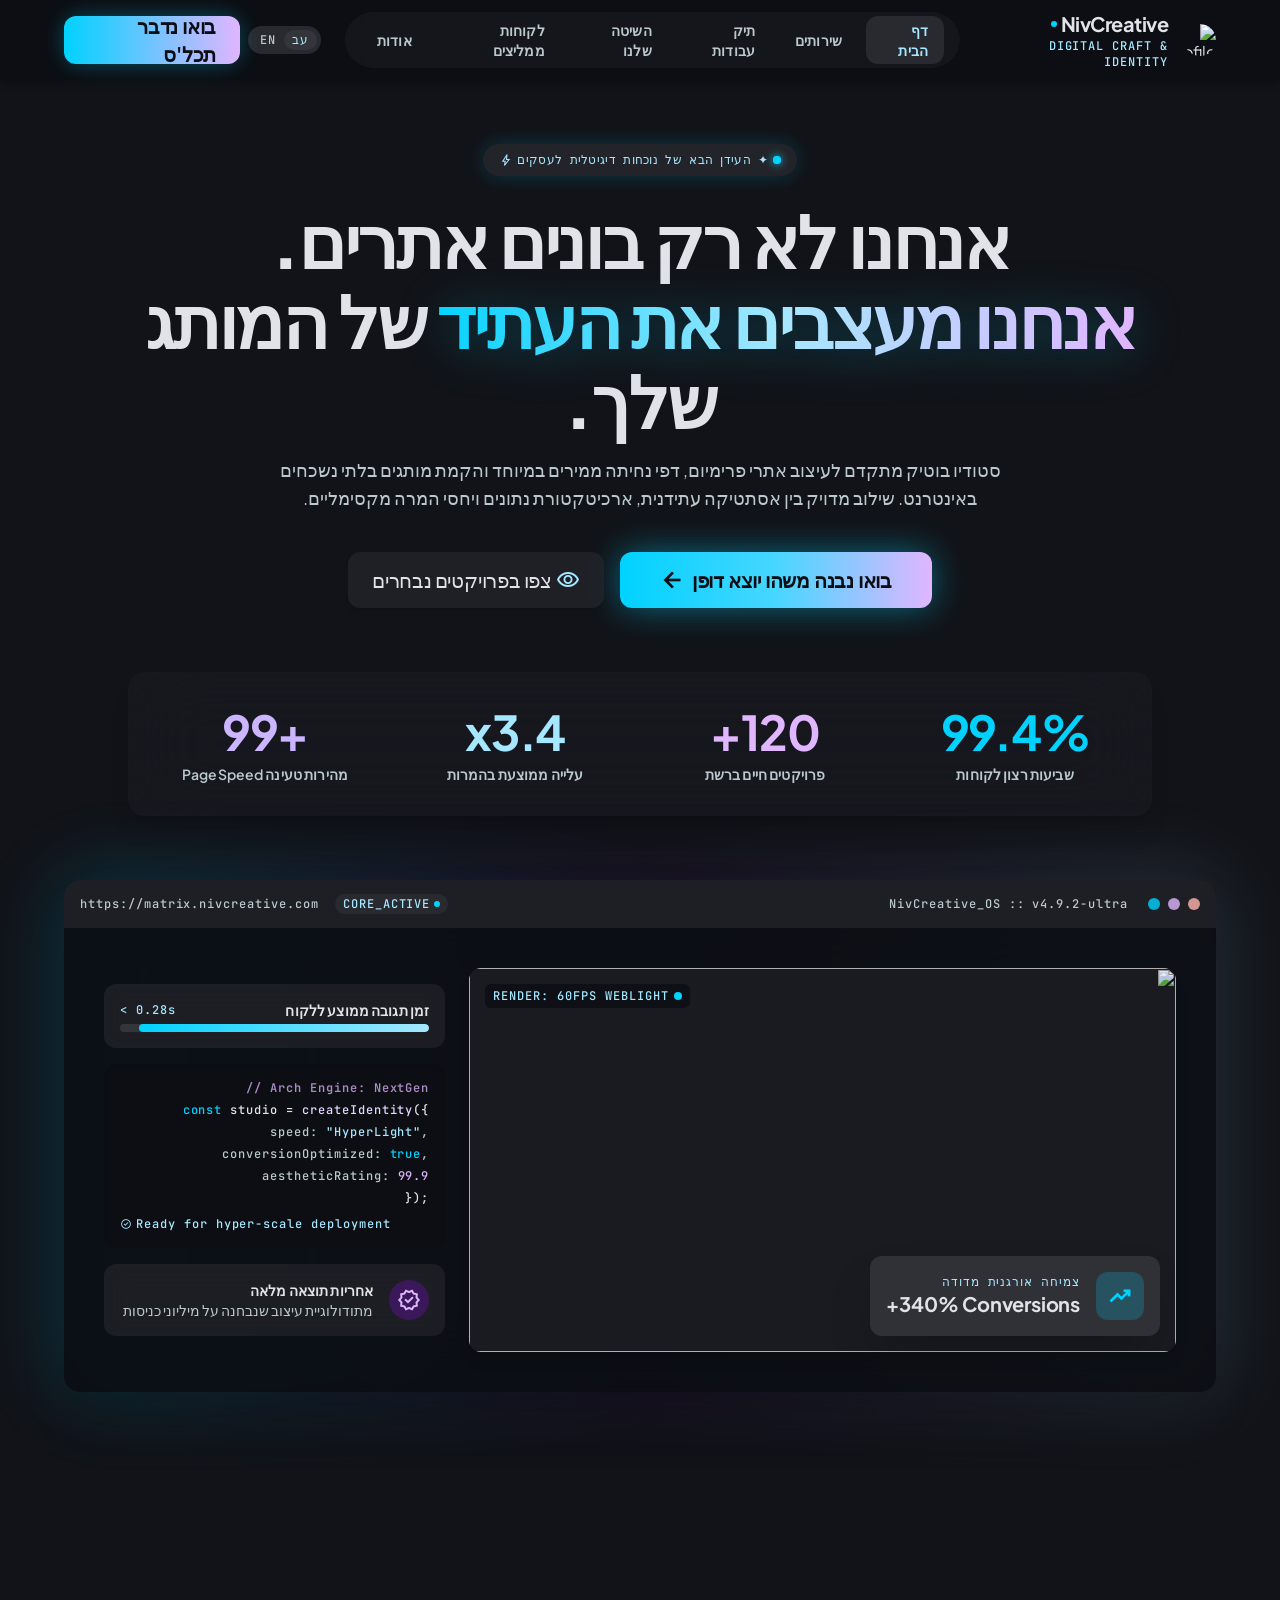
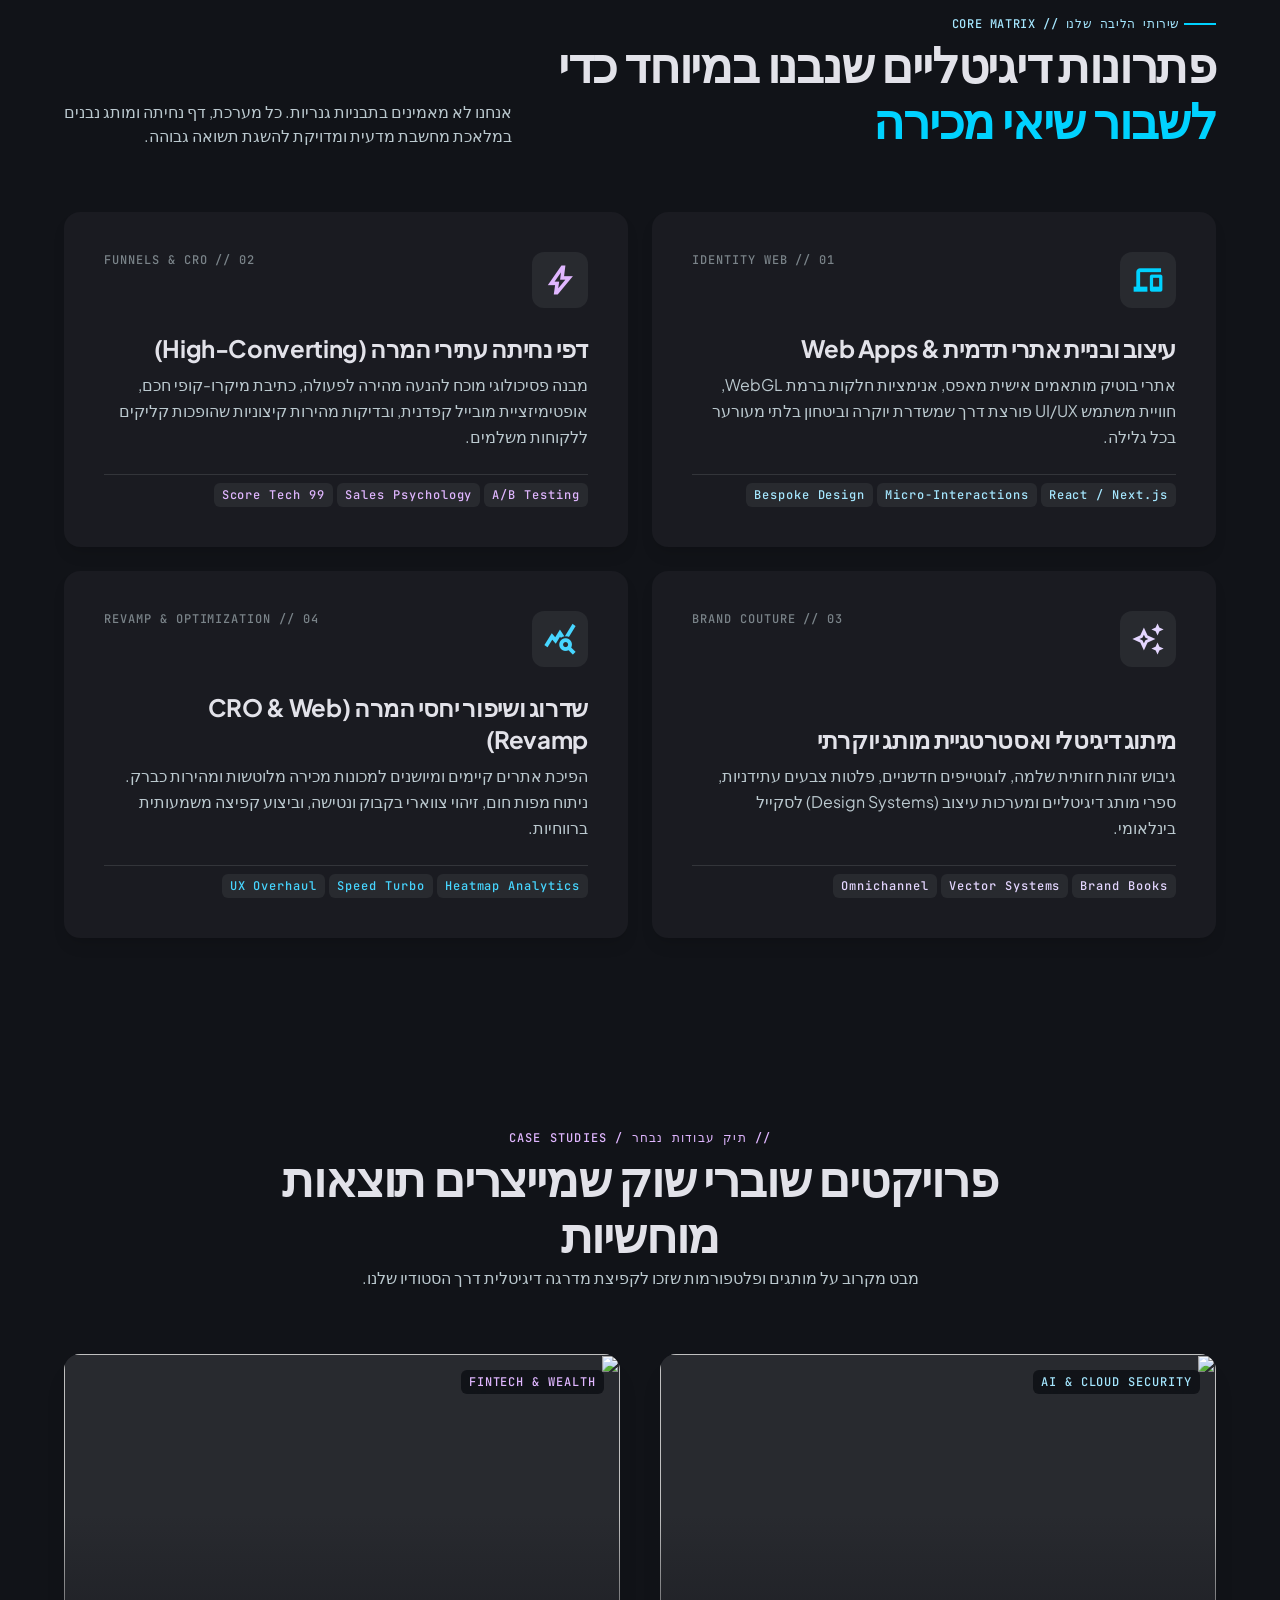
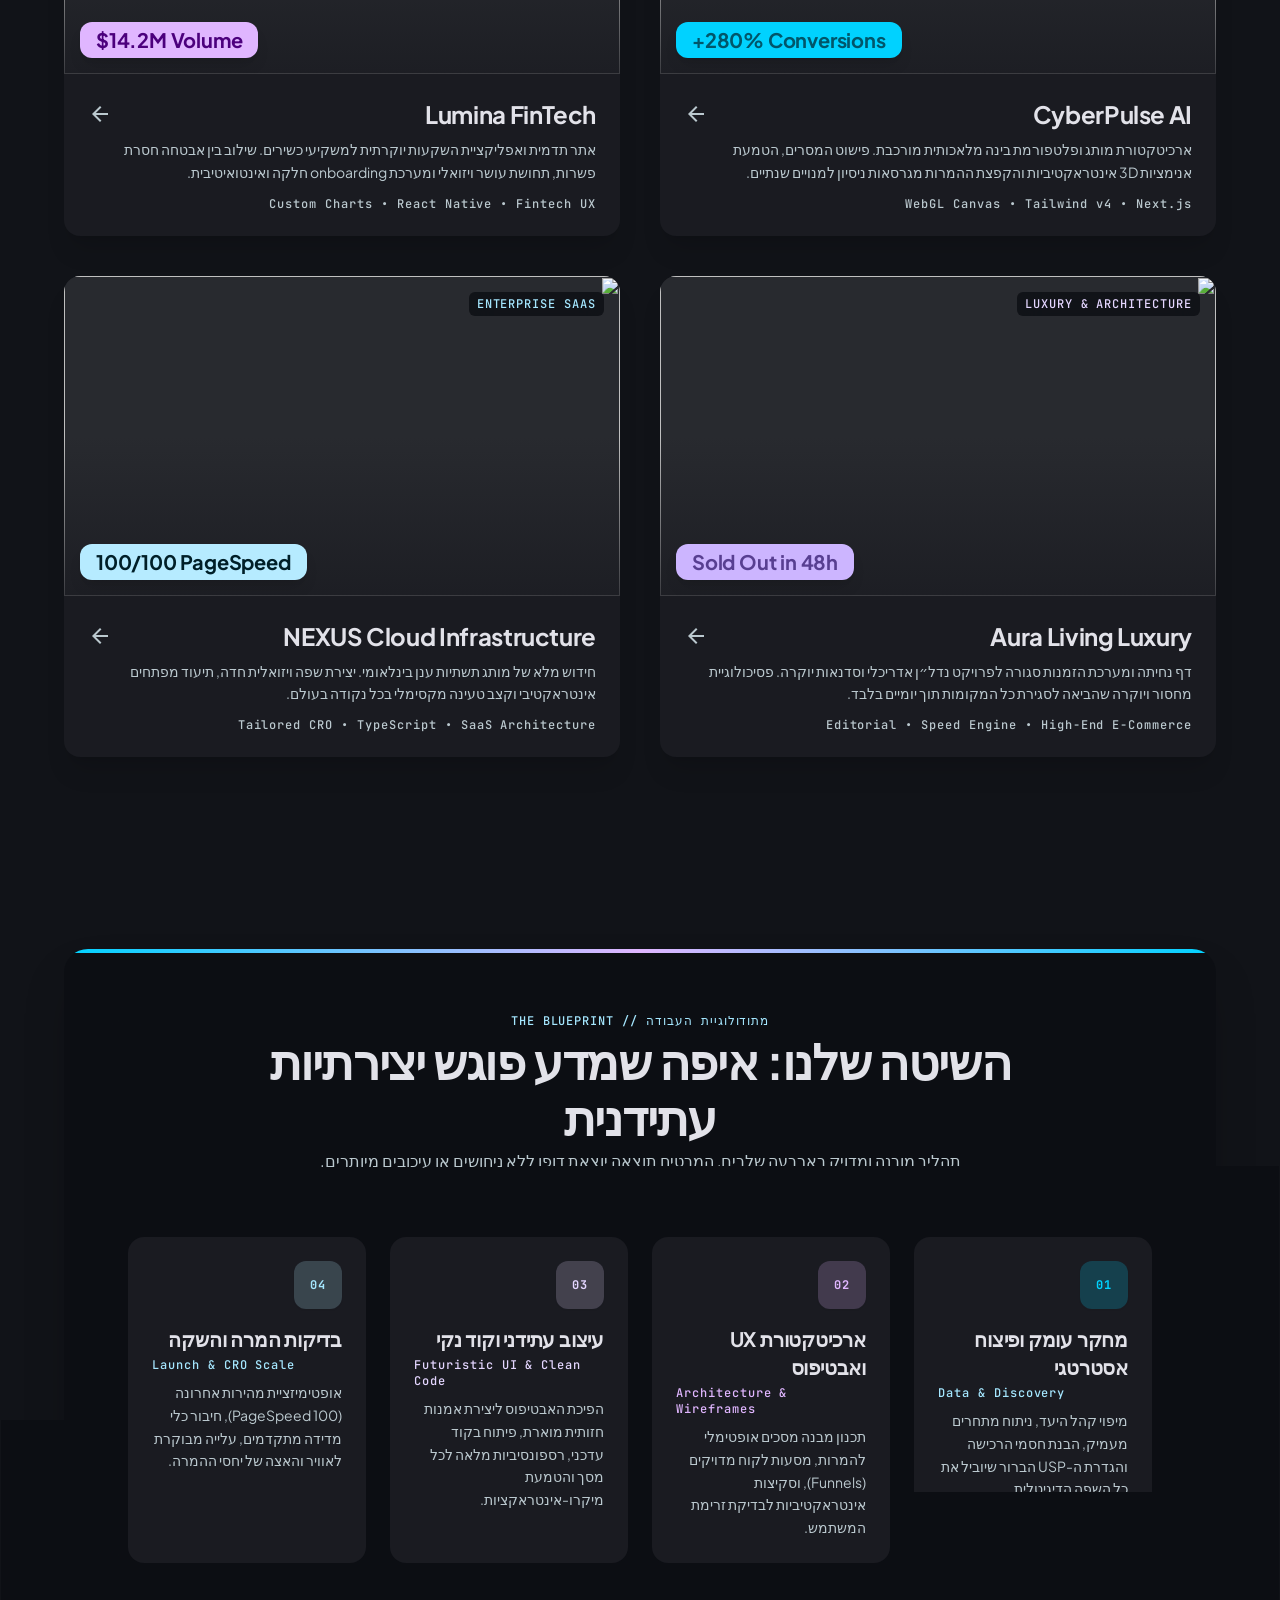
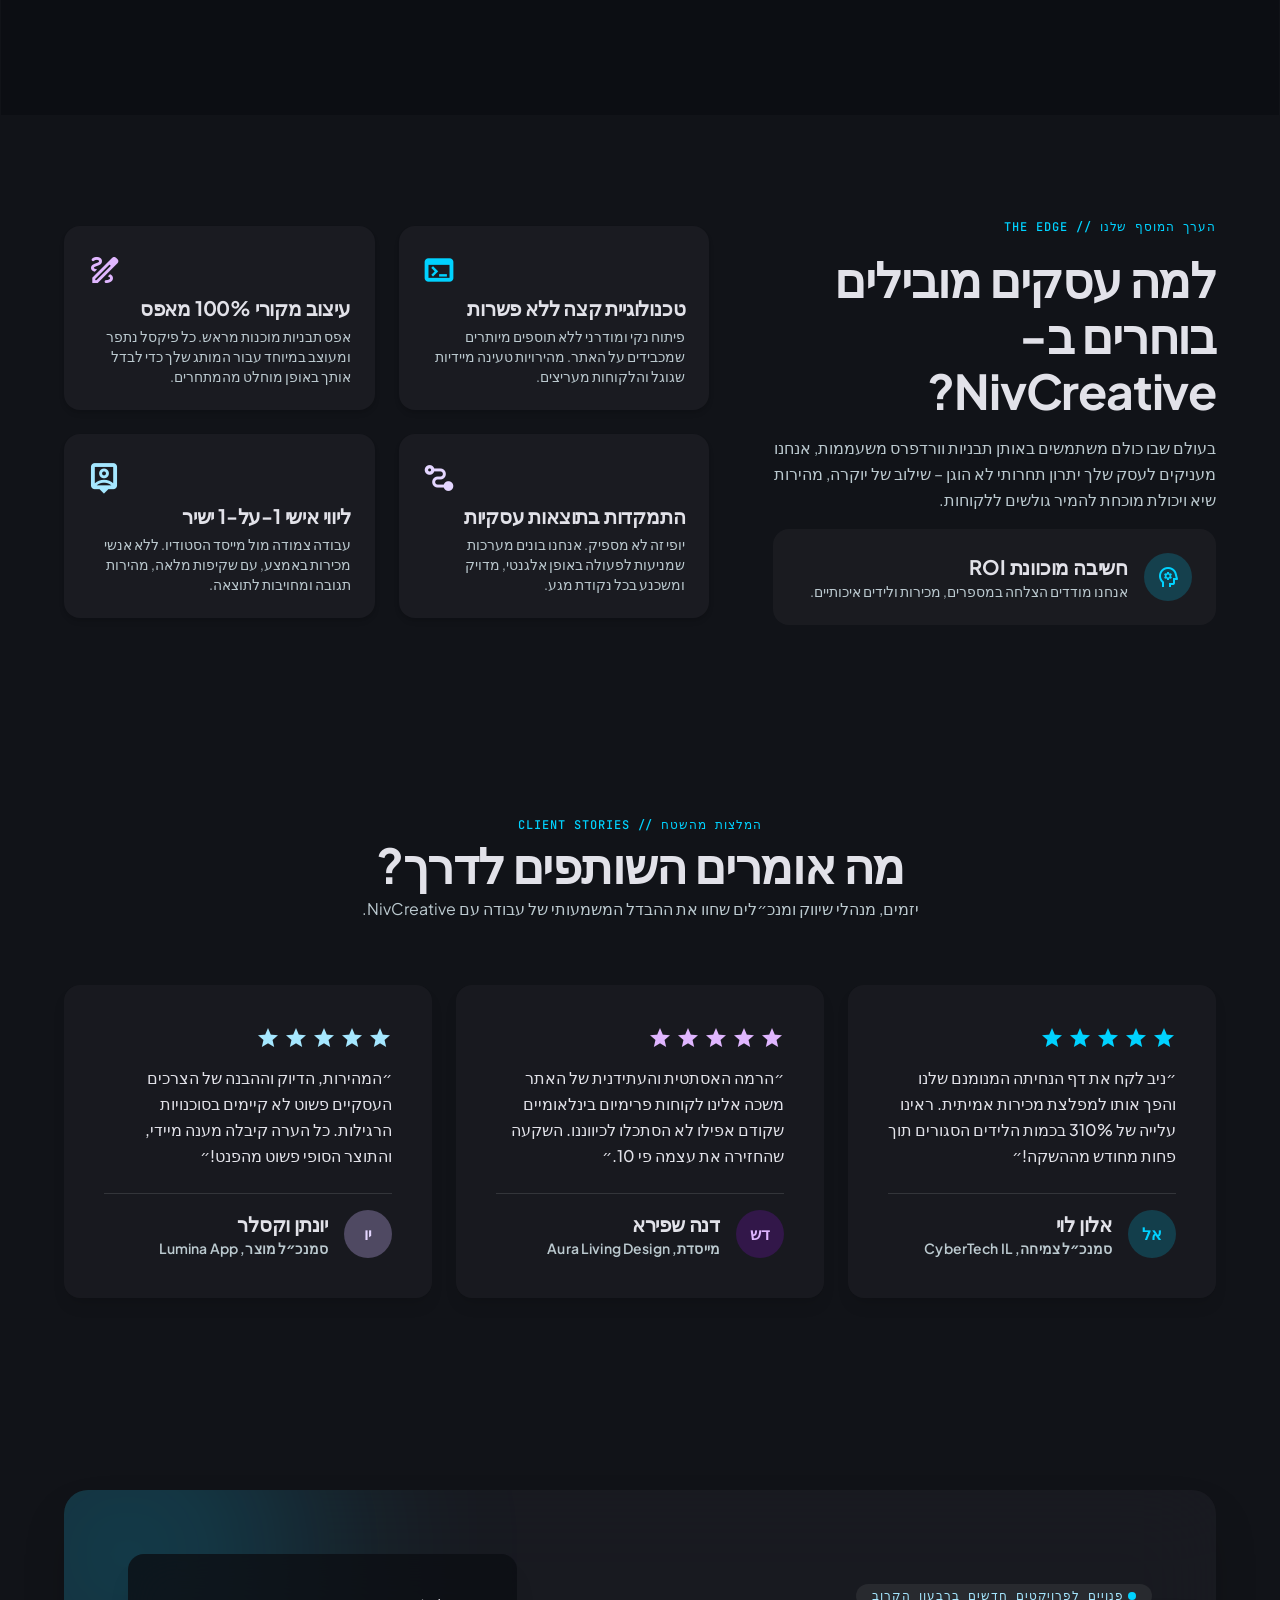
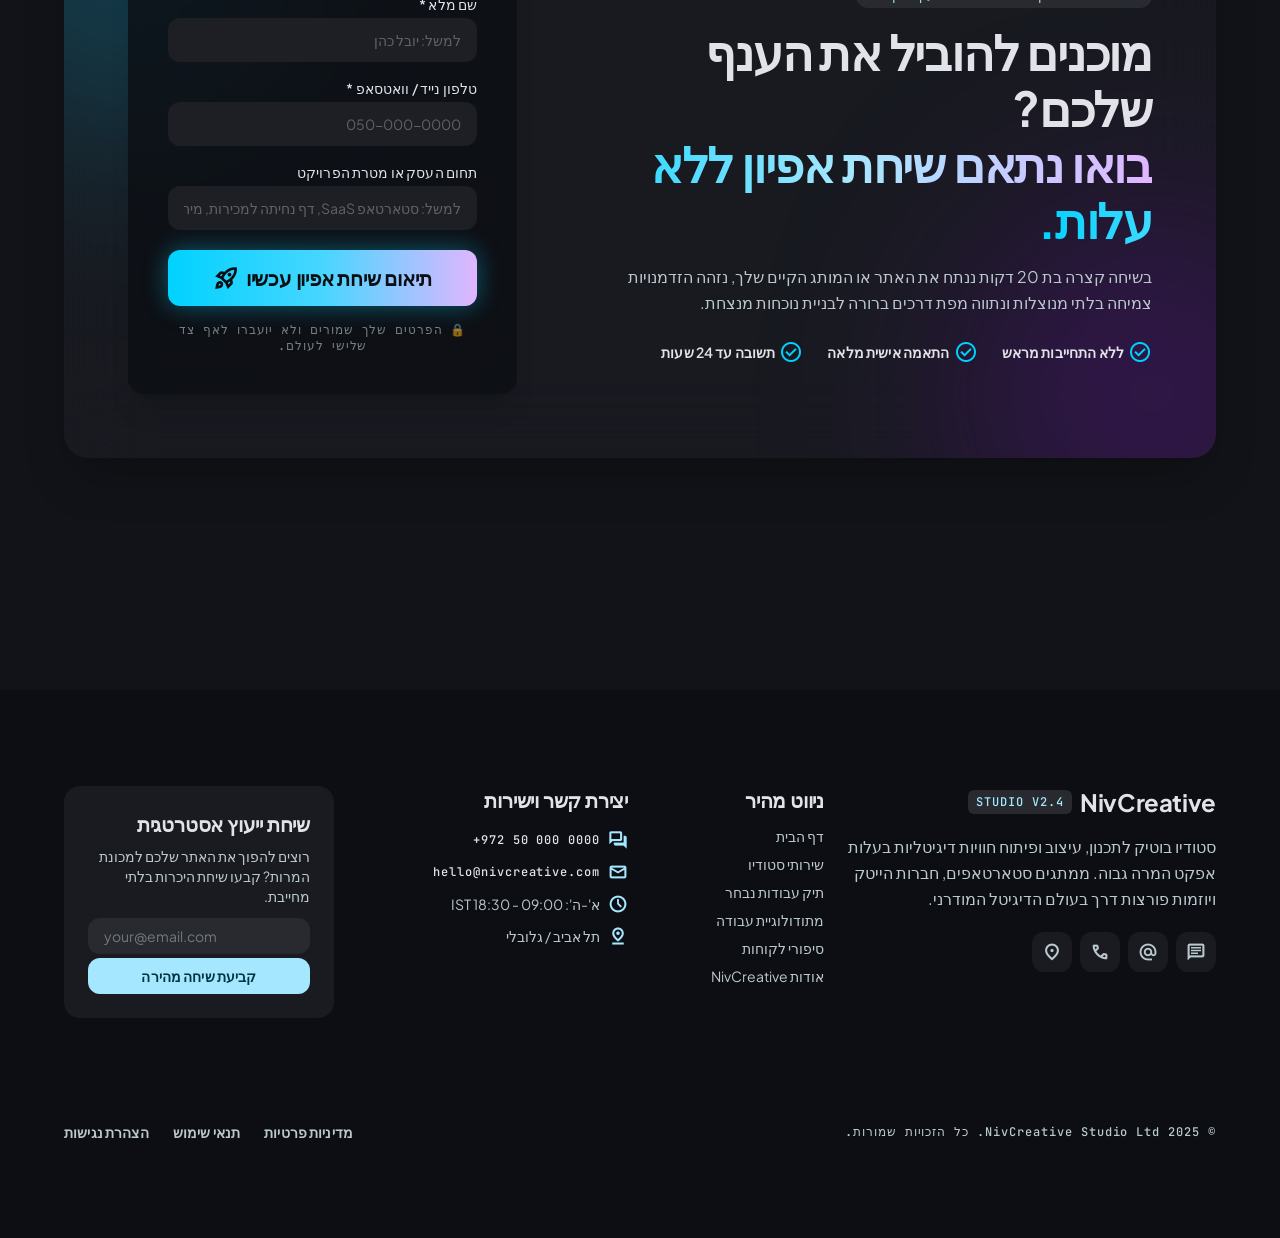
==== site/index.html @ 14b72727 "Add static deploy-ready site from Stitch export (compiled Tailwind, working form) Co-Authored-By: Cl" ====
<!DOCTYPE html>

<html class="dark" dir="rtl" lang="he"><head><meta charset="utf-8"/><meta content="width=device-width, initial-scale=1.0" name="viewport"/><meta content="web_standard" name="shell-type"/><title>NivCreative | עיצוב ובניית אתרי פרימיום ודפי נחיתה ממירים</title><meta name="description" content="סטודיו בוטיק לעיצוב אתרי פרימיום, דפי נחיתה ממירים והקמת מותגים דיגיטליים. בואו נתאם שיחת אפיון ללא עלות."/><meta property="og:title" content="NivCreative | Digital Craft &amp; Identity"/><meta property="og:type" content="website"/><meta property="og:locale" content="he_IL"/><link href="https://fonts.googleapis.com" rel="preconnect"/><link crossorigin="" href="https://fonts.gstatic.com" rel="preconnect"/><link href="https://fonts.googleapis.com/css2?family=JetBrains+Mono:wght@400;500;700&amp;family=Plus+Jakarta+Sans:wght@400;500;600;700;800&amp;display=swap" rel="stylesheet"/><link href="https://fonts.googleapis.com/css2?family=Material+Symbols+Outlined:opsz,wght,FILL,GRAD@24,400,0,0" rel="stylesheet"/>
<link href="https://fonts.googleapis.com/css2?family=Material+Symbols+Outlined:wght,FILL@100..700,0..1&amp;display=swap" rel="stylesheet"/><style>@layer base{html,body{margin:0;padding:0;}body{overscroll-behavior:none;}main>:first-child{margin-top:0!important;}main>:last-child{margin-bottom:0!important;}}::-webkit-scrollbar{display:none;}</style><link rel="stylesheet" href="assets/tailwind.css"/></head><body class="bg-surface font-body-md text-body-md text-on-surface antialiased selection:bg-primary-container selection:text-on-primary-container"><header class="fixed top-0 w-full z-50 bg-surface-container-lowest/80 backdrop-blur-2xl shadow-[0_1px_8px_rgba(0,0,0,0.4)]"><div class="h-20 max-w-7xl mx-auto px-margin-mobile lg:px-margin flex items-center justify-between gap-gutter"><div class="flex items-center gap-space-md"><img alt="Profile" class="w-8 h-8 rounded-full object-cover" src="https://lh3.googleusercontent.com/aida/[base64]"/><div class="flex flex-col"><div class="flex items-center gap-space-xs"><span class="font-headline-sm text-headline-sm text-on-surface tracking-tight font-bold">NivCreative</span><span class="w-1.5 h-1.5 rounded-full bg-primary-container animate-pulse"></span></div><span class="font-label-mono text-label-mono text-primary uppercase">Digital Craft &amp; Identity</span></div></div><nav class="hidden xl:flex items-center gap-space-sm bg-surface-container-low/70 px-space-md py-space-xs rounded-full backdrop-blur-md" data-active-classes="bg-surface-container-high text-primary font-label-ui text-label-ui rounded-xl"><a aria-current="page" class="px-space-md py-space-xs transition-colors bg-surface-container-high text-primary font-label-ui text-label-ui rounded-xl" data-path="home" href="#">דף הבית</a><a class="px-space-md py-space-xs rounded-lg text-on-surface-variant hover:text-on-surface font-label-ui text-label-ui transition-colors" data-path="services" href="#">שירותים</a><a class="px-space-md py-space-xs rounded-lg text-on-surface-variant hover:text-on-surface font-label-ui text-label-ui transition-colors" data-path="portfolio" href="#">תיק עבודות</a><a class="px-space-md py-space-xs rounded-lg text-on-surface-variant hover:text-on-surface font-label-ui text-label-ui transition-colors" data-path="process" href="#">השיטה שלנו</a><a class="px-space-md py-space-xs rounded-lg text-on-surface-variant hover:text-on-surface font-label-ui text-label-ui transition-colors" data-path="testimonials" href="#">לקוחות ממליצים</a><a class="px-space-md py-space-xs rounded-lg text-on-surface-variant hover:text-on-surface font-label-ui text-label-ui transition-colors" data-path="about" href="#">אודות</a></nav><div class="flex items-center gap-space-sm"><div class="hidden sm:flex items-center bg-surface-container-high px-space-xs py-space-xs rounded-full"><button class="px-space-sm py-0.5 rounded-full font-label-mono text-label-mono bg-surface-variant text-primary" type="button">עב</button><button class="px-space-sm py-0.5 rounded-full font-label-mono text-label-mono text-on-surface-variant hover:text-on-surface transition-colors" type="button">EN</button></div><a class="flex items-center justify-center h-12 px-space-lg rounded-xl bg-gradient-to-r from-primary-container to-secondary text-surface-container-lowest font-headline-sm text-headline-sm font-bold shadow-[0_0_24px_-4px_rgba(0,210,255,0.45)] hover:shadow-[0_0_32px_rgba(0,210,255,0.65)] hover:opacity-95 transition-all" data-path="contact" href="#"><span>בואו נדבר תכל'ס</span></a></div></div></header><main class="w-full pt-20 bg-surface min-h-screen"><div class="flex flex-col w-full relative overflow-hidden bg-background text-on-background selection:bg-primary-container selection:text-on-primary-container">
<!-- Ambient Dynamic Glow Mesh Background -->
<div class="absolute top-0 right-1/4 w-[600px] h-[600px] bg-primary-container/10 rounded-full blur-[140px] pointer-events-none -z-10 animate-pulse"></div>
<div class="absolute top-[800px] left-10 w-[500px] h-[500px] bg-secondary-container/20 rounded-full blur-[160px] pointer-events-none -z-10"></div>
<div class="absolute top-[2200px] right-10 w-[550px] h-[550px] bg-primary/10 rounded-full blur-[150px] pointer-events-none -z-10"></div>
<!-- ========================================== -->
<!-- 1. HERO SECTION                            -->
<!-- ========================================== -->
<section class="relative w-full max-w-7xl mx-auto px-margin-mobile lg:px-margin pt-12 pb-24 lg:pt-16 lg:pb-32 flex flex-col items-center text-center">
<!-- Cyber Badge -->
<div class="inline-flex items-center gap-space-xs px-space-md py-1.5 rounded-full bg-surface-container-high/80 backdrop-blur-xl shadow-[0_0_20px_rgba(0,210,255,0.2)] mb-space-lg group transition-all duration-300 hover:scale-105">
<span class="w-2 h-2 rounded-full bg-primary-container shadow-[0_0_8px_#00d2ff] animate-ping"></span>
<span class="w-2 h-2 rounded-full bg-primary-container -mr-3"></span>
<span class="font-label-mono text-label-mono text-primary tracking-wide">✦ העידן הבא של נוכחות דיגיטלית לעסקים</span>
<span class="material-symbols-outlined text-primary text-sm group-hover:translate-x-[-2px] transition-transform">bolt</span>
</div>
<!-- Main Headline with Typographic Split & Gradient -->
<h1 class="font-display-hero text-display-hero-mobile md:text-display-hero text-on-surface max-w-5xl tracking-tight leading-tight">
      אנחנו לא רק בונים אתרים.
      <br class="hidden sm:inline"/>
<span class="bg-gradient-to-r from-primary-container via-primary to-secondary bg-clip-text text-transparent drop-shadow-[0_4px_24px_rgba(0,210,255,0.3)]">
        אנחנו מעצבים את העתיד
      </span>
      של המותג שלך.
    </h1>
<!-- Subtitle -->
<p class="font-body-lg text-body-md md:text-body-lg text-on-surface-variant max-w-3xl mt-space-md leading-relaxed">
      סטודיו בוטיק מתקדם לעיצוב אתרי פרימיום, דפי נחיתה ממירים במיוחד והקמת מותגים בלתי נשכחים באינטרנט. שילוב מדויק בין אסתטיקה עתידנית, ארכיטקטורת נתונים ויחסי המרה מקסימליים.
    </p>
<!-- CTAs -->
<div class="flex flex-col sm:flex-row items-center justify-center gap-space-md mt-space-xl w-full sm:w-auto">
<a class="w-full sm:w-auto flex items-center justify-center gap-space-sm h-14 px-space-xl rounded-xl bg-gradient-to-r from-primary-container via-primary-fixed-dim to-secondary text-surface-container-lowest font-headline-sm text-headline-sm font-bold shadow-[0_0_35px_rgba(0,210,255,0.45)] hover:shadow-[0_0_50px_rgba(0,210,255,0.7)] hover:scale-[1.02] active:scale-[0.99] transition-all" href="#contact-flow">
<span>בואו נבנה משהו יוצא דופן</span>
<span class="material-symbols-outlined text-headline-md rotate-180">arrow_forward</span>
</a>
<a class="w-full sm:w-auto flex items-center justify-center gap-space-xs h-14 px-space-lg rounded-xl bg-surface-container-high/60 backdrop-blur-xl text-on-surface hover:text-primary font-headline-sm text-headline-sm font-medium shadow-md hover:shadow-[0_0_20px_rgba(0,210,255,0.25)] hover:bg-surface-container-high transition-all" href="#portfolio-section">
<span class="material-symbols-outlined text-primary">visibility</span>
<span>צפו בפרויקטים נבחרים</span>
</a>
</div>
<!-- Trust Metrics Bar -->
<div class="grid grid-cols-2 md:grid-cols-4 gap-gutter w-full max-w-5xl mt-space-2xl bg-surface-container-low/70 backdrop-blur-2xl p-space-md lg:p-space-lg rounded-2xl shadow-xl">
<div class="flex flex-col items-center text-center p-space-sm">
<span class="font-headline-xl text-headline-lg lg:text-headline-xl font-extrabold text-primary-container tracking-tight" dir="ltr">99.4%</span>
<span class="font-label-ui text-label-ui text-on-surface-variant mt-1">שביעות רצון לקוחות</span>
</div>
<div class="flex flex-col items-center text-center p-space-sm">
<span class="font-headline-xl text-headline-lg lg:text-headline-xl font-extrabold text-secondary tracking-tight" dir="ltr">+120</span>
<span class="font-label-ui text-label-ui text-on-surface-variant mt-1">פרויקטים חיים ברשת</span>
</div>
<div class="flex flex-col items-center text-center p-space-sm">
<span class="font-headline-xl text-headline-lg lg:text-headline-xl font-extrabold text-primary tracking-tight" dir="ltr">x3.4</span>
<span class="font-label-ui text-label-ui text-on-surface-variant mt-1">עלייה ממוצעת בהמרות</span>
</div>
<div class="flex flex-col items-center text-center p-space-sm">
<span class="font-headline-xl text-headline-lg lg:text-headline-xl font-extrabold text-tertiary-container tracking-tight" dir="ltr">99+</span>
<span class="font-label-ui text-label-ui text-on-surface-variant mt-1">מהירות טעינה PageSpeed</span>
</div>
</div>
<!-- Futuristic Interactive Mock Interface Showcase -->
<div class="relative w-full max-w-6xl mt-space-2xl group">
<!-- Glow ambient underlying aura -->
<div class="absolute -inset-1 bg-gradient-to-r from-primary-container/30 via-secondary-container/20 to-primary/25 rounded-3xl blur-2xl opacity-70 group-hover:opacity-100 transition duration-700"></div>
<!-- Main Shell Canvas -->
<div class="relative rounded-2xl bg-surface-container-lowest/90 backdrop-blur-2xl overflow-hidden shadow-2xl">
<!-- Top Tech Bar -->
<div class="h-12 bg-surface-container px-space-md flex items-center justify-between">
<div class="flex items-center gap-2">
<span class="w-3 h-3 rounded-full bg-error/80"></span>
<span class="w-3 h-3 rounded-full bg-secondary/80"></span>
<span class="w-3 h-3 rounded-full bg-primary-container/80"></span>
<span class="font-label-mono text-label-mono text-on-surface-variant mr-3">NivCreative_OS :: v4.9.2-ultra</span>
</div>
<div class="flex items-center gap-space-md">
<div class="hidden sm:flex items-center gap-space-xs font-label-mono text-label-mono text-primary bg-surface-container-high px-space-sm py-0.5 rounded-full">
<span class="inline-block w-1.5 h-1.5 rounded-full bg-primary-container animate-pulse"></span>
              CORE_ACTIVE
            </div>
<span class="font-label-mono text-label-mono text-on-surface-variant" dir="ltr">https://matrix.nivcreative.com</span>
</div>
</div>
<!-- Inner Content Grid (Split Hologram & Stats) -->
<div class="grid grid-cols-1 lg:grid-cols-12 gap-gutter p-space-md lg:p-space-xl items-center">
<!-- Holographic Display Left/Main -->
<div class="lg:col-span-8 flex flex-col gap-space-md">
<div class="relative rounded-xl overflow-hidden shadow-lg bg-surface-container-low group/screen">
<img class="w-full h-80 lg:h-96 object-cover opacity-90 group-hover/screen:scale-105 transition-transform duration-700" data-alt="A cutting-edge dark luxury SaaS dashboard interface on a futuristic digital workstation, showcasing radiant cyan and purple glowing data visualizations, glowing conversion analytics charts, sleek typography, clean Israeli tech aesthetics, 8k hyper-detailed render." src="https://lh3.googleusercontent.com/aida-public/[base64]"/>
<!-- Floating Live Conversion Badge Overlay -->
<div class="absolute bottom-4 right-4 bg-surface-container-highest/90 backdrop-blur-xl p-space-md rounded-xl shadow-2xl flex items-center gap-space-md">
<div class="w-12 h-12 rounded-xl bg-primary-container/20 flex items-center justify-center text-primary-container">
<span class="material-symbols-outlined text-headline-md">trending_up</span>
</div>
<div class="flex flex-col text-right">
<span class="font-label-mono text-label-mono text-primary uppercase">צמיחה אורגנית מדודה</span>
<span class="font-headline-sm text-headline-sm font-bold text-on-surface" dir="ltr">+340% Conversions</span>
</div>
</div>
<!-- Top Left Floating Tech Pill -->
<div class="absolute top-4 left-4 bg-surface-container-lowest/80 backdrop-blur-md px-space-sm py-1 rounded-md text-on-surface flex items-center gap-1.5">
<span class="w-2 h-2 rounded-full bg-primary-container"></span>
<span class="font-label-mono text-label-mono text-primary" dir="ltr">RENDER: 60FPS WEBLIGHT</span>
</div>
</div>
</div>
<!-- Code Snippet & Telemetry Cards Right -->
<div class="lg:col-span-4 flex flex-col gap-space-md text-right">
<!-- Telemetry Box 1 -->
<div class="p-space-md rounded-xl bg-surface-container-high/60 backdrop-blur-md">
<div class="flex items-center justify-between mb-space-xs">
<span class="font-label-ui text-label-ui font-semibold text-on-surface">זמן תגובה ממוצע ללקוח</span>
<span class="font-label-mono text-label-mono text-primary" dir="ltr">&lt; 0.28s</span>
</div>
<div class="w-full h-2 rounded-full bg-surface-container-highest overflow-hidden">
<div class="h-full bg-gradient-to-r from-primary-container to-primary w-[94%] rounded-full"></div>
</div>
</div>
<!-- Code Simulation Terminal -->
<div class="p-space-md rounded-xl bg-surface-container-lowest font-label-mono text-label-mono text-on-surface-variant flex flex-col gap-1.5 shadow-inner" dir="ltr">
<div class="text-secondary opacity-75 font-semibold">// Arch Engine: NextGen</div>
<div class="text-on-surface"><span class="text-primary-container">const</span> studio = <span class="text-tertiary">createIdentity</span>({</div>
<div class="pl-4 text-on-surface-variant">speed: <span class="text-primary">"HyperLight"</span>,</div>
<div class="pl-4 text-on-surface-variant">conversionOptimized: <span class="text-primary-container">true</span>,</div>
<div class="pl-4 text-on-surface-variant">aestheticRating: <span class="text-secondary">99.9</span></div>
<div class="text-on-surface">});</div>
<div class="text-primary mt-1 flex items-center gap-1">
<span class="material-symbols-outlined text-xs">check_circle</span>
<span>Ready for hyper-scale deployment</span>
</div>
</div>
<!-- Client Seal Card -->
<div class="p-space-md rounded-xl bg-surface-container-high/60 backdrop-blur-md flex items-center gap-space-md">
<div class="w-10 h-10 rounded-full bg-secondary-container/40 flex items-center justify-center text-secondary">
<span class="material-symbols-outlined">verified</span>
</div>
<div class="flex flex-col text-right">
<span class="font-label-ui text-label-ui font-bold text-on-surface">אחריות תוצאה מלאה</span>
<span class="font-body-sm text-body-sm text-on-surface-variant">מתודולוגיית עיצוב שנבחנה על מיליוני כניסות</span>
</div>
</div>
</div>
</div>
</div>
</div>
</section>
<!-- ========================================== -->
<!-- 2. CORE SERVICES MATRIX                     -->
<!-- ========================================== -->
<section class="w-full max-w-7xl mx-auto px-margin-mobile lg:px-margin py-space-3xl relative">
<!-- Section Header with Vertical Accent -->
<div class="flex flex-col md:flex-row md:items-end justify-between gap-space-lg mb-space-2xl">
<div class="flex flex-col gap-space-xs">
<div class="flex items-center gap-space-xs">
<span class="w-8 h-[2px] bg-primary-container"></span>
<span class="font-label-mono text-label-mono text-primary uppercase tracking-wider">שירותי הליבה שלנו // Core Matrix</span>
</div>
<h2 class="font-headline-xl text-headline-lg md:text-headline-xl text-on-surface font-bold">
          פתרונות דיגיטליים שנבנו במיוחד כדי <span class="text-primary-container">לשבור שיאי מכירה</span>
</h2>
</div>
<p class="font-body-md text-body-md text-on-surface-variant max-w-md">
        אנחנו לא מאמינים בתבניות גנריות. כל מערכת, דף נחיתה ומותג נבנים במלאכת מחשבת מדעית ומדויקת להשגת תשואה גבוהה.
      </p>
</div>
<!-- 4 High-Tech Service Cards -->
<div class="grid grid-cols-1 md:grid-cols-2 gap-gutter">
<!-- Card 1 -->
<div class="group relative rounded-2xl bg-surface-container-low p-space-xl flex flex-col justify-between shadow-lg hover:shadow-[0_0_30px_rgba(0,210,255,0.25)] hover:bg-surface-container transition-all duration-300">
<div class="flex items-start justify-between mb-space-lg">
<div class="w-14 h-14 rounded-xl bg-surface-container-high flex items-center justify-center text-primary-container group-hover:bg-primary-container group-hover:text-on-primary-container transition-all">
<span class="material-symbols-outlined text-headline-lg">devices</span>
</div>
<span class="font-label-mono text-label-mono text-on-surface-variant/60">01 // IDENTITY WEB</span>
</div>
<div class="flex flex-col gap-space-sm">
<h3 class="font-headline-md text-headline-md text-on-surface font-bold group-hover:text-primary transition-colors">
            עיצוב ובניית אתרי תדמית &amp; Web Apps
          </h3>
<p class="font-body-md text-body-md text-on-surface-variant leading-relaxed">
            אתרי בוטיק מותאמים אישית מאפס, אנימציות חלקות ברמת WebGL, חוויית משתמש UI/UX פורצת דרך שמשדרת יוקרה וביטחון בלתי מעורער בכל גלילה.
          </p>
<div class="flex flex-wrap gap-space-xs mt-space-md pt-space-sm border-t border-surface-container-highest">
<span class="px-space-sm py-1 rounded-md bg-surface-container-high font-label-mono text-label-mono text-primary">React / Next.js</span>
<span class="px-space-sm py-1 rounded-md bg-surface-container-high font-label-mono text-label-mono text-primary">Micro-Interactions</span>
<span class="px-space-sm py-1 rounded-md bg-surface-container-high font-label-mono text-label-mono text-primary">Bespoke Design</span>
</div>
</div>
</div>
<!-- Card 2 -->
<div class="group relative rounded-2xl bg-surface-container-low p-space-xl flex flex-col justify-between shadow-lg hover:shadow-[0_0_30px_rgba(224,182,255,0.25)] hover:bg-surface-container transition-all duration-300">
<div class="flex items-start justify-between mb-space-lg">
<div class="w-14 h-14 rounded-xl bg-surface-container-high flex items-center justify-center text-secondary group-hover:bg-secondary group-hover:text-on-secondary transition-all">
<span class="material-symbols-outlined text-headline-lg">bolt</span>
</div>
<span class="font-label-mono text-label-mono text-on-surface-variant/60">02 // FUNNELS &amp; CRO</span>
</div>
<div class="flex flex-col gap-space-sm">
<h3 class="font-headline-md text-headline-md text-on-surface font-bold group-hover:text-secondary transition-colors">
            דפי נחיתה עתירי המרה (High-Converting)
          </h3>
<p class="font-body-md text-body-md text-on-surface-variant leading-relaxed">
            מבנה פסיכולוגי מוכח להנעה מהירה לפעולה, כתיבת מיקרו-קופי חכם, אופטימיזציית מובייל קפדנית, ובדיקות מהירות קיצוניות שהופכות קליקים ללקוחות משלמים.
          </p>
<div class="flex flex-wrap gap-space-xs mt-space-md pt-space-sm border-t border-surface-container-highest">
<span class="px-space-sm py-1 rounded-md bg-surface-container-high font-label-mono text-label-mono text-secondary">A/B Testing</span>
<span class="px-space-sm py-1 rounded-md bg-surface-container-high font-label-mono text-label-mono text-secondary">Sales Psychology</span>
<span class="px-space-sm py-1 rounded-md bg-surface-container-high font-label-mono text-label-mono text-secondary">99 Score Tech</span>
</div>
</div>
</div>
<!-- Card 3 -->
<div class="group relative rounded-2xl bg-surface-container-low p-space-xl flex flex-col justify-between shadow-lg hover:shadow-[0_0_30px_rgba(204,181,255,0.25)] hover:bg-surface-container transition-all duration-300">
<div class="flex items-start justify-between mb-space-lg">
<div class="w-14 h-14 rounded-xl bg-surface-container-high flex items-center justify-center text-tertiary group-hover:bg-tertiary-container group-hover:text-on-tertiary transition-all">
<span class="material-symbols-outlined text-headline-lg">auto_awesome</span>
</div>
<span class="font-label-mono text-label-mono text-on-surface-variant/60">03 // BRAND COUTURE</span>
</div>
<div class="flex flex-col gap-space-sm">
<h3 class="font-headline-md text-headline-md text-on-surface font-bold group-hover:text-tertiary transition-colors">
            מיתוג דיגיטלי ואסטרטגיית מותג יוקרתי
          </h3>
<p class="font-body-md text-body-md text-on-surface-variant leading-relaxed">
            גיבוש זהות חזותית שלמה, לוגוטייפים חדשניים, פלטות צבעים עתידניות, ספרי מותג דיגיטליים ומערכות עיצוב (Design Systems) לסקייל בינלאומי.
          </p>
<div class="flex flex-wrap gap-space-xs mt-space-md pt-space-sm border-t border-surface-container-highest">
<span class="px-space-sm py-1 rounded-md bg-surface-container-high font-label-mono text-label-mono text-tertiary">Brand Books</span>
<span class="px-space-sm py-1 rounded-md bg-surface-container-high font-label-mono text-label-mono text-tertiary">Vector Systems</span>
<span class="px-space-sm py-1 rounded-md bg-surface-container-high font-label-mono text-label-mono text-tertiary">Omnichannel</span>
</div>
</div>
</div>
<!-- Card 4 -->
<div class="group relative rounded-2xl bg-surface-container-low p-space-xl flex flex-col justify-between shadow-lg hover:shadow-[0_0_30px_rgba(71,214,255,0.25)] hover:bg-surface-container transition-all duration-300">
<div class="flex items-start justify-between mb-space-lg">
<div class="w-14 h-14 rounded-xl bg-surface-container-high flex items-center justify-center text-primary-fixed-dim group-hover:bg-primary-fixed-dim group-hover:text-on-primary-fixed transition-all">
<span class="material-symbols-outlined text-headline-lg">query_stats</span>
</div>
<span class="font-label-mono text-label-mono text-on-surface-variant/60">04 // REVAMP &amp; OPTIMIZATION</span>
</div>
<div class="flex flex-col gap-space-sm">
<h3 class="font-headline-md text-headline-md text-on-surface font-bold group-hover:text-primary-fixed-dim transition-colors">
            שדרוג ושיפור יחסי המרה (CRO &amp; Web Revamp)
          </h3>
<p class="font-body-md text-body-md text-on-surface-variant leading-relaxed">
            הפיכת אתרים קיימים ומיושנים למכונות מכירה מלוטשות ומהירות כברק. ניתוח מפות חום, זיהוי צווארי בקבוק ונטישה, וביצוע קפיצה משמעותית ברווחיות.
          </p>
<div class="flex flex-wrap gap-space-xs mt-space-md pt-space-sm border-t border-surface-container-highest">
<span class="px-space-sm py-1 rounded-md bg-surface-container-high font-label-mono text-label-mono text-primary-fixed-dim">Heatmap Analytics</span>
<span class="px-space-sm py-1 rounded-md bg-surface-container-high font-label-mono text-label-mono text-primary-fixed-dim">Speed Turbo</span>
<span class="px-space-sm py-1 rounded-md bg-surface-container-high font-label-mono text-label-mono text-primary-fixed-dim">UX Overhaul</span>
</div>
</div>
</div>
</div>
</section>
<!-- ========================================== -->
<!-- 3. SELECTED PORTFOLIO SHOWCASE              -->
<!-- ========================================== -->
<section class="w-full max-w-7xl mx-auto px-margin-mobile lg:px-margin py-space-3xl relative" id="portfolio-section">
<div class="flex flex-col items-center text-center mb-space-2xl">
<span class="font-label-mono text-label-mono text-secondary uppercase tracking-widest mb-space-xs">
        // תיק עבודות נבחר / CASE STUDIES
      </span>
<h2 class="font-headline-xl text-headline-lg md:text-headline-xl text-on-surface font-extrabold max-w-3xl">
        פרויקטים שוברי שוק שמייצרים תוצאות מוחשיות
      </h2>
<p class="font-body-md text-body-md text-on-surface-variant max-w-2xl mt-space-xs">
        מבט מקרוב על מותגים ופלטפורמות שזכו לקפיצת מדרגה דיגיטלית דרך הסטודיו שלנו.
      </p>
</div>
<!-- Portfolio 2x2 Showcase -->
<div class="grid grid-cols-1 md:grid-cols-2 gap-space-xl">
<!-- Project 1: CyberPulse AI -->
<div class="group flex flex-col rounded-2xl bg-surface-container-low overflow-hidden shadow-xl hover:shadow-[0_0_35px_rgba(0,210,255,0.3)] transition-all duration-500">
<div class="relative h-72 sm:h-80 w-full overflow-hidden bg-surface-container-high">
<img class="w-full h-full object-cover group-hover:scale-105 transition-transform duration-700" data-alt="Futuristic cyber security and artificial intelligence platform user interface mockup with glowing neon cyan graphs and dark dashboard screens, high luxury aesthetic, isometric perspective, premium dark mode design." src="https://lh3.googleusercontent.com/aida-public/[base64]"/>
<div class="absolute inset-0 bg-gradient-to-t from-surface-container-low via-transparent to-transparent opacity-80"></div>
<div class="absolute top-4 right-4 bg-surface-container-lowest/80 backdrop-blur-md px-space-sm py-1 rounded-md text-primary font-label-mono text-label-mono">
            AI &amp; CLOUD SECURITY
          </div>
<div class="absolute bottom-4 left-4 bg-primary-container text-on-primary-container font-headline-sm text-headline-sm font-bold px-space-md py-1 rounded-xl shadow-lg" dir="ltr">
            +280% Conversions
          </div>
</div>
<div class="p-space-lg flex flex-col gap-space-sm">
<div class="flex items-center justify-between">
<h3 class="font-headline-md text-headline-md text-on-surface font-bold group-hover:text-primary transition-colors">
              CyberPulse AI
            </h3>
<span class="material-symbols-outlined text-on-surface-variant group-hover:text-primary group-hover:translate-x-[-4px] transition-all">arrow_back</span>
</div>
<p class="font-body-sm text-body-sm text-on-surface-variant leading-relaxed">
            ארכיטקטורת מותג ופלטפורמת בינה מלאכותית מורכבת. פישוט המסרים, הטמעת אנימציות 3D אינטראקטיביות והקפצת ההמרות מגרסאות ניסיון למנויים שנתיים.
          </p>
<div class="flex items-center gap-space-sm pt-space-xs text-on-surface-variant font-label-mono text-label-mono">
<span>Next.js</span> • <span>Tailwind v4</span> • <span>WebGL Canvas</span>
</div>
</div>
</div>
<!-- Project 2: Lumina FinTech -->
<div class="group flex flex-col rounded-2xl bg-surface-container-low overflow-hidden shadow-xl hover:shadow-[0_0_35px_rgba(224,182,255,0.3)] transition-all duration-500">
<div class="relative h-72 sm:h-80 w-full overflow-hidden bg-surface-container-high">
<img class="w-full h-full object-cover group-hover:scale-105 transition-transform duration-700" data-alt="Sleek fintech investment mobile application screen in dark theme with glowing violet gradients, interactive cryptocurrency charts, and high-end typography, photorealistic UI render." src="https://lh3.googleusercontent.com/aida-public/[base64]"/>
<div class="absolute inset-0 bg-gradient-to-t from-surface-container-low via-transparent to-transparent opacity-80"></div>
<div class="absolute top-4 right-4 bg-surface-container-lowest/80 backdrop-blur-md px-space-sm py-1 rounded-md text-secondary font-label-mono text-label-mono">
            FINTECH &amp; WEALTH
          </div>
<div class="absolute bottom-4 left-4 bg-secondary text-on-secondary font-headline-sm text-headline-sm font-bold px-space-md py-1 rounded-xl shadow-lg" dir="ltr">
            $14.2M Volume
          </div>
</div>
<div class="p-space-lg flex flex-col gap-space-sm">
<div class="flex items-center justify-between">
<h3 class="font-headline-md text-headline-md text-on-surface font-bold group-hover:text-secondary transition-colors">
              Lumina FinTech
            </h3>
<span class="material-symbols-outlined text-on-surface-variant group-hover:text-secondary group-hover:translate-x-[-4px] transition-all">arrow_back</span>
</div>
<p class="font-body-sm text-body-sm text-on-surface-variant leading-relaxed">
            אתר תדמית ואפליקציית השקעות יוקרתית למשקיעי כשירים. שילוב בין אבטחה חסרת פשרות, תחושת עושר ויזואלי ומערכת onboarding חלקה ואינטואיטיבית.
          </p>
<div class="flex items-center gap-space-sm pt-space-xs text-on-surface-variant font-label-mono text-label-mono">
<span>Fintech UX</span> • <span>React Native</span> • <span>Custom Charts</span>
</div>
</div>
</div>
<!-- Project 3: Aura Living -->
<div class="group flex flex-col rounded-2xl bg-surface-container-low overflow-hidden shadow-xl hover:shadow-[0_0_35px_rgba(204,181,255,0.3)] transition-all duration-500">
<div class="relative h-72 sm:h-80 w-full overflow-hidden bg-surface-container-high">
<img class="w-full h-full object-cover group-hover:scale-105 transition-transform duration-700" data-alt="Minimalist luxury architectural lifestyle branding mockup on a high-resolution dark tablet screen, elegant typography, warm dramatic lighting, high-contrast editorial design." src="https://lh3.googleusercontent.com/aida-public/[base64]"/>
<div class="absolute inset-0 bg-gradient-to-t from-surface-container-low via-transparent to-transparent opacity-80"></div>
<div class="absolute top-4 right-4 bg-surface-container-lowest/80 backdrop-blur-md px-space-sm py-1 rounded-md text-tertiary font-label-mono text-label-mono">
            LUXURY &amp; ARCHITECTURE
          </div>
<div class="absolute bottom-4 left-4 bg-tertiary-container text-on-tertiary-container font-headline-sm text-headline-sm font-bold px-space-md py-1 rounded-xl shadow-lg" dir="ltr">
            Sold Out in 48h
          </div>
</div>
<div class="p-space-lg flex flex-col gap-space-sm">
<div class="flex items-center justify-between">
<h3 class="font-headline-md text-headline-md text-on-surface font-bold group-hover:text-tertiary transition-colors">
              Aura Living Luxury
            </h3>
<span class="material-symbols-outlined text-on-surface-variant group-hover:text-tertiary group-hover:translate-x-[-4px] transition-all">arrow_back</span>
</div>
<p class="font-body-sm text-body-sm text-on-surface-variant leading-relaxed">
            דף נחיתה ומערכת הזמנות סגורה לפרויקט נדל״ן אדריכלי וסדנאות יוקרה. פסיכולוגיית מחסור ויוקרה שהביאה לסגירת כל המקומות תוך יומיים בלבד.
          </p>
<div class="flex items-center gap-space-sm pt-space-xs text-on-surface-variant font-label-mono text-label-mono">
<span>High-End E-Commerce</span> • <span>Speed Engine</span> • <span>Editorial</span>
</div>
</div>
</div>
<!-- Project 4: NEXUS Cloud -->
<div class="group flex flex-col rounded-2xl bg-surface-container-low overflow-hidden shadow-xl hover:shadow-[0_0_35px_rgba(71,214,255,0.3)] transition-all duration-500">
<div class="relative h-72 sm:h-80 w-full overflow-hidden bg-surface-container-high">
<img class="w-full h-full object-cover group-hover:scale-105 transition-transform duration-700" data-alt="Modern enterprise cloud software SaaS platform web page preview on a floating curved screen, dark futuristic dashboard, cyan glowing node networks, ultra-crisp typography." src="https://lh3.googleusercontent.com/aida-public/[base64]"/>
<div class="absolute inset-0 bg-gradient-to-t from-surface-container-low via-transparent to-transparent opacity-80"></div>
<div class="absolute top-4 right-4 bg-surface-container-lowest/80 backdrop-blur-md px-space-sm py-1 rounded-md text-primary font-label-mono text-label-mono">
            ENTERPRISE SAAS
          </div>
<div class="absolute bottom-4 left-4 bg-primary-fixed text-on-primary-fixed font-headline-sm text-headline-sm font-bold px-space-md py-1 rounded-xl shadow-lg" dir="ltr">
            100/100 PageSpeed
          </div>
</div>
<div class="p-space-lg flex flex-col gap-space-sm">
<div class="flex items-center justify-between">
<h3 class="font-headline-md text-headline-md text-on-surface font-bold group-hover:text-primary transition-colors">
              NEXUS Cloud Infrastructure
            </h3>
<span class="material-symbols-outlined text-on-surface-variant group-hover:text-primary group-hover:translate-x-[-4px] transition-all">arrow_back</span>
</div>
<p class="font-body-sm text-body-sm text-on-surface-variant leading-relaxed">
            חידוש מלא של מותג תשתיות ענן בינלאומי. יצירת שפה ויזואלית חדה, תיעוד מפתחים אינטראקטיבי וקצב טעינה מקסימלי בכל נקודה בעולם.
          </p>
<div class="flex items-center gap-space-sm pt-space-xs text-on-surface-variant font-label-mono text-label-mono">
<span>SaaS Architecture</span> • <span>TypeScript</span> • <span>Tailored CRO</span>
</div>
</div>
</div>
</div>
</section>
<!-- ========================================== -->
<!-- 4. THE METHOD / PROCESS PIPELINE            -->
<!-- ========================================== -->
<section class="w-full max-w-7xl mx-auto px-margin-mobile lg:px-margin py-space-3xl relative">
<div class="p-space-xl lg:p-space-2xl rounded-3xl bg-surface-container-lowest/80 backdrop-blur-2xl shadow-2xl relative overflow-hidden">
<!-- Gradient line header -->
<div class="absolute top-0 right-0 left-0 h-1 bg-gradient-to-r from-primary-container via-secondary to-primary-container"></div>
<div class="flex flex-col items-center text-center max-w-3xl mx-auto mb-space-2xl">
<span class="font-label-mono text-label-mono text-primary uppercase">מתודולוגיית העבודה // The Blueprint</span>
<h2 class="font-headline-xl text-headline-lg md:text-headline-xl font-bold text-on-surface mt-space-xs">
          השיטה שלנו: איפה שמדע פוגש יצירתיות עתידנית
        </h2>
<p class="font-body-md text-body-md text-on-surface-variant mt-space-xs">
          תהליך מובנה ומדויק בארבעה שלבים, המבטיח תוצאה יוצאת דופן ללא ניחושים או עיכובים מיותרים.
        </p>
</div>
<!-- 4-step Pipeline Grid -->
<div class="grid grid-cols-1 md:grid-cols-2 lg:grid-cols-4 gap-gutter relative">
<!-- Step 1 -->
<div class="flex flex-col p-space-lg rounded-2xl bg-surface-container-low hover:bg-surface-container-high transition-colors relative group">
<div class="w-12 h-12 rounded-xl bg-primary-container/20 text-primary-container flex items-center justify-center font-label-mono text-label-mono font-bold mb-space-md shadow-sm">
            01
          </div>
<h3 class="font-headline-sm text-headline-sm text-on-surface font-bold mb-space-xs">
            מחקר עומק ופיצוח אסטרטגי
          </h3>
<span class="font-label-mono text-label-mono text-primary mb-space-sm" dir="ltr">Data &amp; Discovery</span>
<p class="font-body-sm text-body-sm text-on-surface-variant leading-relaxed">
            מיפוי קהל היעד, ניתוח מתחרים מעמיק, הבנת חסמי הרכישה והגדרת ה-USP הברור שיוביל את כל השפה הדיגיטלית.
          </p>
</div>
<!-- Step 2 -->
<div class="flex flex-col p-space-lg rounded-2xl bg-surface-container-low hover:bg-surface-container-high transition-colors relative group">
<div class="w-12 h-12 rounded-xl bg-secondary/20 text-secondary flex items-center justify-center font-label-mono text-label-mono font-bold mb-space-md shadow-sm">
            02
          </div>
<h3 class="font-headline-sm text-headline-sm text-on-surface font-bold mb-space-xs">
            ארכיטקטורת UX ואבטיפוס
          </h3>
<span class="font-label-mono text-label-mono text-secondary mb-space-sm" dir="ltr">Architecture &amp; Wireframes</span>
<p class="font-body-sm text-body-sm text-on-surface-variant leading-relaxed">
            תכנון מבנה מסכים אופטימלי להמרות, מסעות לקוח מדויקים (Funnels), וסקיצות אינטראקטיביות לבדיקת זרימת המשתמש.
          </p>
</div>
<!-- Step 3 -->
<div class="flex flex-col p-space-lg rounded-2xl bg-surface-container-low hover:bg-surface-container-high transition-colors relative group">
<div class="w-12 h-12 rounded-xl bg-tertiary/20 text-tertiary flex items-center justify-center font-label-mono text-label-mono font-bold mb-space-md shadow-sm">
            03
          </div>
<h3 class="font-headline-sm text-headline-sm text-on-surface font-bold mb-space-xs">
            עיצוב עתידני וקוד נקי
          </h3>
<span class="font-label-mono text-label-mono text-tertiary mb-space-sm" dir="ltr">Futuristic UI &amp; Clean Code</span>
<p class="font-body-sm text-body-sm text-on-surface-variant leading-relaxed">
            הפיכת האבטיפוס ליצירת אמנות חזותית מוארת, פיתוח בקוד עדכני, רספונסיביות מלאה לכל מסך והטמעת מיקרו-אינטראקציות.
          </p>
</div>
<!-- Step 4 -->
<div class="flex flex-col p-space-lg rounded-2xl bg-surface-container-low hover:bg-surface-container-high transition-colors relative group">
<div class="w-12 h-12 rounded-xl bg-primary-fixed/20 text-primary flex items-center justify-center font-label-mono text-label-mono font-bold mb-space-md shadow-sm">
            04
          </div>
<h3 class="font-headline-sm text-headline-sm text-on-surface font-bold mb-space-xs">
            בדיקות המרה והשקה
          </h3>
<span class="font-label-mono text-label-mono text-primary mb-space-sm" dir="ltr">Launch &amp; CRO Scale</span>
<p class="font-body-sm text-body-sm text-on-surface-variant leading-relaxed">
            אופטימיזציית מהירות אחרונה (100 PageSpeed), חיבור כלי מדידה מתקדמים, עלייה מבוקרת לאוויר והאצה של יחסי ההמרה.
          </p>
</div>
</div>
</div>
</section>
<!-- ========================================== -->
<!-- 5. VALUE PROPOSITION / WHY NIVCREATIVE     -->
<!-- ========================================== -->
<section class="w-full max-w-7xl mx-auto px-margin-mobile lg:px-margin py-space-3xl">
<div class="grid grid-cols-1 lg:grid-cols-12 gap-space-2xl items-center">
<div class="lg:col-span-5 flex flex-col gap-space-md">
<span class="font-label-mono text-label-mono text-primary-container uppercase">הערך המוסף שלנו // The Edge</span>
<h2 class="font-headline-xl text-headline-lg md:text-headline-xl text-on-surface font-extrabold leading-tight">
          למה עסקים מובילים בוחרים ב-NivCreative?
        </h2>
<p class="font-body-md text-body-md text-on-surface-variant leading-relaxed">
          בעולם שבו כולם משתמשים באותן תבניות וורדפרס משעממות, אנחנו מעניקים לעסק שלך יתרון תחרותי לא הוגן – שילוב של יוקרה, מהירות שיא ויכולת מוכחת להמיר גולשים ללקוחות.
        </p>
<div class="p-space-lg rounded-2xl bg-surface-container-high/40 flex items-center gap-space-md">
<div class="w-12 h-12 rounded-full bg-primary-container/20 flex items-center justify-center text-primary-container shrink-0">
<span class="material-symbols-outlined">psychology</span>
</div>
<div class="flex flex-col">
<span class="font-headline-sm text-headline-sm font-bold text-on-surface">חשיבה מוכוונת ROI</span>
<span class="font-body-sm text-body-sm text-on-surface-variant">אנחנו מודדים הצלחה במספרים, מכירות ולידים איכותיים.</span>
</div>
</div>
</div>
<!-- 4 Core Pillars Grid -->
<div class="lg:col-span-7 grid grid-cols-1 sm:grid-cols-2 gap-gutter">
<div class="p-space-lg rounded-2xl bg-surface-container-low shadow-md hover:bg-surface-container transition-all flex flex-col gap-space-xs">
<span class="material-symbols-outlined text-primary-container text-headline-lg">terminal</span>
<h4 class="font-headline-sm text-headline-sm text-on-surface font-bold">טכנולוגיית קצה ללא פשרות</h4>
<p class="font-body-sm text-body-sm text-on-surface-variant">
            פיתוח נקי ומודרני ללא תוספים מיותרים שמכבידים על האתר. מהירויות טעינה מיידיות שגוגל והלקוחות מעריצים.
          </p>
</div>
<div class="p-space-lg rounded-2xl bg-surface-container-low shadow-md hover:bg-surface-container transition-all flex flex-col gap-space-xs">
<span class="material-symbols-outlined text-secondary text-headline-lg">draw</span>
<h4 class="font-headline-sm text-headline-sm text-on-surface font-bold">עיצוב מקורי 100% מאפס</h4>
<p class="font-body-sm text-body-sm text-on-surface-variant">
            אפס תבניות מוכנות מראש. כל פיקסל נתפר ומעוצב במיוחד עבור המותג שלך כדי לבדל אותך באופן מוחלט מהמתחרים.
          </p>
</div>
<div class="p-space-lg rounded-2xl bg-surface-container-low shadow-md hover:bg-surface-container transition-all flex flex-col gap-space-xs">
<span class="material-symbols-outlined text-tertiary text-headline-lg">conversion_path</span>
<h4 class="font-headline-sm text-headline-sm text-on-surface font-bold">התמקדות בתוצאות עסקיות</h4>
<p class="font-body-sm text-body-sm text-on-surface-variant">
            יופי זה לא מספיק. אנחנו בונים מערכות שמניעות לפעולה באופן אלגנטי, מדויק ומשכנע בכל נקודת מגע.
          </p>
</div>
<div class="p-space-lg rounded-2xl bg-surface-container-low shadow-md hover:bg-surface-container transition-all flex flex-col gap-space-xs">
<span class="material-symbols-outlined text-primary text-headline-lg">person_pin</span>
<h4 class="font-headline-sm text-headline-sm text-on-surface font-bold">ליווי אישי 1-על-1 ישיר</h4>
<p class="font-body-sm text-body-sm text-on-surface-variant">
            עבודה צמודה מול מייסד הסטודיו. ללא אנשי מכירות באמצע, עם שקיפות מלאה, מהירות תגובה ומחויבות לתוצאה.
          </p>
</div>
</div>
</div>
</section>
<!-- ========================================== -->
<!-- 6. TESTIMONIALS / SOCIAL PROOF             -->
<!-- ========================================== -->
<section class="w-full max-w-7xl mx-auto px-margin-mobile lg:px-margin py-space-3xl">
<div class="flex flex-col items-center text-center mb-space-2xl">
<span class="font-label-mono text-label-mono text-primary-container uppercase">המלצות מהשטח // Client Stories</span>
<h2 class="font-headline-xl text-headline-lg md:text-headline-xl text-on-surface font-bold mt-space-xs">
        מה אומרים השותפים לדרך?
      </h2>
<p class="font-body-md text-body-md text-on-surface-variant max-w-xl mt-space-xs">
        יזמים, מנהלי שיווק ומנכ״לים שחוו את ההבדל המשמעותי של עבודה עם NivCreative.
      </p>
</div>
<div class="grid grid-cols-1 md:grid-cols-3 gap-gutter">
<!-- Review 1 -->
<div class="p-space-xl rounded-2xl bg-surface-container-low/90 backdrop-blur-xl shadow-lg flex flex-col justify-between hover:shadow-[0_0_24px_rgba(0,210,255,0.2)] transition-all">
<div class="flex flex-col gap-space-md">
<div class="flex items-center text-primary-container gap-1">
<span class="material-symbols-outlined" style="font-variation-settings: 'FILL' 1;">star</span>
<span class="material-symbols-outlined" style="font-variation-settings: 'FILL' 1;">star</span>
<span class="material-symbols-outlined" style="font-variation-settings: 'FILL' 1;">star</span>
<span class="material-symbols-outlined" style="font-variation-settings: 'FILL' 1;">star</span>
<span class="material-symbols-outlined" style="font-variation-settings: 'FILL' 1;">star</span>
</div>
<p class="font-body-md text-body-md text-on-surface leading-relaxed font-medium">
            ״ניב לקח את דף הנחיתה המנומנם שלנו והפך אותו למפלצת מכירות אמיתית. ראינו עלייה של 310% בכמות הלידים הסגורים תוך פחות מחודש מההשקה!״
          </p>
</div>
<div class="flex items-center gap-space-md mt-space-lg pt-space-md border-t border-surface-container-highest">
<div class="w-12 h-12 rounded-full bg-primary-container/20 flex items-center justify-center font-bold text-primary-container">
            אל
          </div>
<div class="flex flex-col text-right">
<span class="font-headline-sm text-headline-sm text-on-surface font-bold">אלון לוי</span>
<span class="font-label-ui text-label-ui text-on-surface-variant">סמנכ״ל צמיחה, CyberTech IL</span>
</div>
</div>
</div>
<!-- Review 2 -->
<div class="p-space-xl rounded-2xl bg-surface-container-low/90 backdrop-blur-xl shadow-lg flex flex-col justify-between hover:shadow-[0_0_24px_rgba(224,182,255,0.2)] transition-all">
<div class="flex flex-col gap-space-md">
<div class="flex items-center text-secondary gap-1">
<span class="material-symbols-outlined" style="font-variation-settings: 'FILL' 1;">star</span>
<span class="material-symbols-outlined" style="font-variation-settings: 'FILL' 1;">star</span>
<span class="material-symbols-outlined" style="font-variation-settings: 'FILL' 1;">star</span>
<span class="material-symbols-outlined" style="font-variation-settings: 'FILL' 1;">star</span>
<span class="material-symbols-outlined" style="font-variation-settings: 'FILL' 1;">star</span>
</div>
<p class="font-body-md text-body-md text-on-surface leading-relaxed font-medium">
            ״הרמה האסתטית והעתידנית של האתר משכה אלינו לקוחות פרימיום בינלאומיים שקודם אפילו לא הסתכלו לכיווננו. השקעה שהחזירה את עצמה פי 10.״
          </p>
</div>
<div class="flex items-center gap-space-md mt-space-lg pt-space-md border-t border-surface-container-highest">
<div class="w-12 h-12 rounded-full bg-secondary-container/30 flex items-center justify-center font-bold text-secondary">
            דש
          </div>
<div class="flex flex-col text-right">
<span class="font-headline-sm text-headline-sm text-on-surface font-bold">דנה שפירא</span>
<span class="font-label-ui text-label-ui text-on-surface-variant">מייסדת, Aura Living Design</span>
</div>
</div>
</div>
<!-- Review 3 -->
<div class="p-space-xl rounded-2xl bg-surface-container-low/90 backdrop-blur-xl shadow-lg flex flex-col justify-between hover:shadow-[0_0_24px_rgba(204,181,255,0.2)] transition-all">
<div class="flex flex-col gap-space-md">
<div class="flex items-center text-primary gap-1">
<span class="material-symbols-outlined" style="font-variation-settings: 'FILL' 1;">star</span>
<span class="material-symbols-outlined" style="font-variation-settings: 'FILL' 1;">star</span>
<span class="material-symbols-outlined" style="font-variation-settings: 'FILL' 1;">star</span>
<span class="material-symbols-outlined" style="font-variation-settings: 'FILL' 1;">star</span>
<span class="material-symbols-outlined" style="font-variation-settings: 'FILL' 1;">star</span>
</div>
<p class="font-body-md text-body-md text-on-surface leading-relaxed font-medium">
            ״המהירות, הדיוק וההבנה של הצרכים העסקיים פשוט לא קיימים בסוכנויות הרגילות. כל הערה קיבלה מענה מיידי, והתוצר הסופי פשוט מהפנט!״
          </p>
</div>
<div class="flex items-center gap-space-md mt-space-lg pt-space-md border-t border-surface-container-highest">
<div class="w-12 h-12 rounded-full bg-tertiary-container/30 flex items-center justify-center font-bold text-tertiary">
            יו
          </div>
<div class="flex flex-col text-right">
<span class="font-headline-sm text-headline-sm text-on-surface font-bold">יונתן וקסלר</span>
<span class="font-label-ui text-label-ui text-on-surface-variant">סמנכ״ל מוצר, Lumina App</span>
</div>
</div>
</div>
</div>
</section>
<!-- ========================================== -->
<!-- 7. FINAL HIGH-IMPACT CTA & CONSULTATION     -->
<!-- ========================================== -->
<section class="w-full max-w-7xl mx-auto px-margin-mobile lg:px-margin py-space-3xl mb-space-xl" id="contact-flow">
<div class="relative rounded-3xl bg-surface-container-low/95 backdrop-blur-2xl p-space-xl lg:p-space-2xl shadow-2xl overflow-hidden">
<!-- Background Ambient Glow Effect inside Card -->
<div class="absolute -top-32 -left-32 w-96 h-96 bg-primary-container/20 rounded-full blur-[100px] pointer-events-none"></div>
<div class="absolute -bottom-32 -right-32 w-96 h-96 bg-secondary-container/30 rounded-full blur-[100px] pointer-events-none"></div>
<div class="relative grid grid-cols-1 lg:grid-cols-12 gap-space-2xl items-center">
<!-- Left Side (Text & Guarantee) -->
<div class="lg:col-span-7 flex flex-col gap-space-md text-right">
<div class="inline-flex items-center gap-space-xs px-space-md py-1 rounded-full bg-surface-container-high w-fit">
<span class="w-2 h-2 rounded-full bg-primary-container animate-pulse"></span>
<span class="font-label-mono text-label-mono text-primary">פנויים לפרויקטים חדשים ברבעון הקרוב</span>
</div>
<h2 class="font-headline-xl text-headline-lg md:text-headline-xl text-on-surface font-extrabold leading-tight">
            מוכנים להוביל את הענף שלכם?
            <br/>
<span class="bg-gradient-to-r from-primary-container via-primary to-secondary bg-clip-text text-transparent">
              בואו נתאם שיחת אפיון ללא עלות.
            </span>
</h2>
<p class="font-body-md text-body-md text-on-surface-variant max-w-xl leading-relaxed">
            בשיחה קצרה בת 20 דקות ננתח את האתר או המותג הקיים שלך, נזהה הזדמנויות צמיחה בלתי מנוצלות ונתווה מפת דרכים ברורה לבניית נוכחות מנצחת.
          </p>
<div class="flex flex-col sm:flex-row items-start sm:items-center gap-space-lg mt-space-sm">
<div class="flex items-center gap-space-xs text-on-surface">
<span class="material-symbols-outlined text-primary-container">check_circle</span>
<span class="font-label-ui text-label-ui">ללא התחייבות מראש</span>
</div>
<div class="flex items-center gap-space-xs text-on-surface">
<span class="material-symbols-outlined text-primary-container">check_circle</span>
<span class="font-label-ui text-label-ui">התאמה אישית מלאה</span>
</div>
<div class="flex items-center gap-space-xs text-on-surface">
<span class="material-symbols-outlined text-primary-container">check_circle</span>
<span class="font-label-ui text-label-ui">תשובה עד 24 שעות</span>
</div>
</div>
</div>
<!-- Right Side: Fast Consultation Form -->
<div class="lg:col-span-5 bg-surface-container-lowest/80 backdrop-blur-xl p-space-xl rounded-2xl shadow-xl">
<form class="flex flex-col gap-space-md" id="lead-form" name="lead" method="POST" action="/" data-netlify="true" netlify-honeypot="bot-field"><input type="hidden" name="form-name" value="lead"/><p class="hidden" style="display:none"><label>Do not fill: <input name="bot-field"/></label></p>
<div class="flex flex-col gap-1 text-right">
<label class="font-label-ui text-label-ui text-on-surface font-medium">שם מלא *</label>
<input class="w-full px-space-md py-3 rounded-xl bg-surface-container text-on-surface placeholder:text-on-surface-variant/40 font-body-sm text-body-sm focus:outline-none focus:ring-2 focus:ring-primary-container transition-all" name="name" placeholder="למשל: יובל כהן" required="" type="text"/>
</div>
<div class="flex flex-col gap-1 text-right">
<label class="font-label-ui text-label-ui text-on-surface font-medium">טלפון נייד / וואטסאפ *</label>
<input class="w-full px-space-md py-3 rounded-xl bg-surface-container text-on-surface placeholder:text-on-surface-variant/40 font-body-sm text-body-sm focus:outline-none focus:ring-2 focus:ring-primary-container transition-all text-right" dir="ltr" name="phone" placeholder="050-000-0000" required="" type="tel"/>
</div>
<div class="flex flex-col gap-1 text-right">
<label class="font-label-ui text-label-ui text-on-surface font-medium">תחום העסק או מטרת הפרויקט</label>
<input class="w-full px-space-md py-3 rounded-xl bg-surface-container text-on-surface placeholder:text-on-surface-variant/40 font-body-sm text-body-sm focus:outline-none focus:ring-2 focus:ring-primary-container transition-all" name="goal" placeholder="למשל: סטארטאפ SaaS, דף נחיתה למכירות, מיתוג מחדש..." type="text"/>
</div>
<button class="w-full mt-space-xs h-14 rounded-xl bg-gradient-to-r from-primary-container via-primary-fixed-dim to-secondary text-surface-container-lowest font-headline-sm text-headline-sm font-bold shadow-[0_0_25px_rgba(0,210,255,0.4)] hover:shadow-[0_0_35px_rgba(0,210,255,0.6)] hover:scale-[1.01] active:scale-[0.99] transition-all flex items-center justify-center gap-space-sm" type="submit">
<span>תיאום שיחת אפיון עכשיו</span>
<span class="material-symbols-outlined text-headline-md">rocket_launch</span>
</button>
<!-- Feedback Message -->
<div class="hidden mt-2 p-3 rounded-xl bg-primary-container/20 text-primary font-body-sm text-body-sm text-center" id="form-feedback">
              ✓ הפרטים התקבלו בהצלחה! ניצור איתך קשר בהקדם לקביעת השיחה.
            </div>
<span class="font-label-mono text-label-mono text-center text-on-surface-variant/60">
              🔒 הפרטים שלך שמורים ולא יועברו לאף צד שלישי לעולם.
            </span>
</form>
</div>
</div>
</div>
</section>
</div>
<script>
  // Smooth scroll links & micro-interactions
  document.querySelectorAll('a[href^="#"]').forEach(anchor => {
    anchor.addEventListener('click', function (e) {
      const targetId = this.getAttribute('href');
      if (targetId && targetId !== '#') {
        const targetElement = document.querySelector(targetId);
        if (targetElement) {
          e.preventDefault();
          targetElement.scrollIntoView({ behavior: 'smooth' });
        }
      }
    });
  });
</script><script>
  // Lead form: posts to FORM_ENDPOINT (Netlify Forms by default: "/"). For Formspree use e.g. https://formspree.io/f/XXXXXXX
  var FORM_ENDPOINT = "/";
  (function () {
    var f = document.getElementById('lead-form');
    if (!f) return;
    f.addEventListener('submit', function (e) {
      e.preventDefault();
      var fb = document.getElementById('form-feedback');
      var btn = f.querySelector('button[type=submit]');
      btn.disabled = true;
      fetch(FORM_ENDPOINT, { method: 'POST', headers: { 'Accept': 'application/json' }, body: new FormData(f) })
        .then(function (r) {
          if (!r.ok) throw new Error(r.status);
          f.reset(); fb.classList.remove('hidden');
        })
        .catch(function () {
          fb.textContent = 'אירעה שגיאה בשליחה. אפשר לפנות אלינו ישירות בוואטסאפ או במייל.';
          fb.classList.remove('hidden');
        })
        .finally(function () { btn.disabled = false; });
    });
  })();
</script></main><footer class="w-full bg-surface-container-lowest text-on-surface-variant py-space-3xl mt-space-3xl"><div class="max-w-7xl mx-auto px-margin-mobile lg:px-margin"><div class="grid grid-cols-1 md:grid-cols-2 lg:grid-cols-12 gap-gutter pb-space-2xl"><div class="lg:col-span-4 flex flex-col gap-space-md"><div class="flex items-center gap-space-sm"><span class="font-headline-md text-headline-md font-bold text-on-surface">NivCreative</span><span class="font-label-mono text-label-mono text-primary uppercase bg-surface-container-high px-space-sm py-space-xs rounded-md">Studio v2.4</span></div><p class="font-body-md text-body-md text-on-surface-variant leading-relaxed max-w-sm">סטודיו בוטיק לתכנון, עיצוב ופיתוח חוויות דיגיטליות בעלות אפקט המרה גבוה. ממתגים סטארטאפים, חברות הייטק ויוזמות פורצות דרך בעולם הדיגיטל המודרני.</p><div class="flex items-center gap-space-sm mt-space-xs"><a aria-label="WhatsApp" class="w-10 h-10 rounded-xl bg-surface-container-low flex items-center justify-center text-on-surface-variant hover:bg-surface-container-high hover:text-primary transition-all" href="#"><span class="material-symbols-outlined text-headline-sm">chat</span></a><a aria-label="Email" class="w-10 h-10 rounded-xl bg-surface-container-low flex items-center justify-center text-on-surface-variant hover:bg-surface-container-high hover:text-primary transition-all" href="#"><span class="material-symbols-outlined text-headline-sm">alternate_email</span></a><a aria-label="Phone" class="w-10 h-10 rounded-xl bg-surface-container-low flex items-center justify-center text-on-surface-variant hover:bg-surface-container-high hover:text-primary transition-all" href="#"><span class="material-symbols-outlined text-headline-sm">call</span></a><a aria-label="Studio Location" class="w-10 h-10 rounded-xl bg-surface-container-low flex items-center justify-center text-on-surface-variant hover:bg-surface-container-high hover:text-primary transition-all" href="#"><span class="material-symbols-outlined text-headline-sm">location_on</span></a></div></div><div class="lg:col-span-2 flex flex-col gap-space-sm"><span class="font-headline-sm text-headline-sm text-on-surface font-semibold mb-space-xs">ניווט מהיר</span><a class="font-body-sm text-body-sm text-on-surface-variant hover:text-on-surface transition-colors" data-path="home" href="#">דף הבית</a><a class="font-body-sm text-body-sm text-on-surface-variant hover:text-on-surface transition-colors" data-path="services" href="#">שירותי סטודיו</a><a class="font-body-sm text-body-sm text-on-surface-variant hover:text-on-surface transition-colors" data-path="portfolio" href="#">תיק עבודות נבחר</a><a class="font-body-sm text-body-sm text-on-surface-variant hover:text-on-surface transition-colors" data-path="process" href="#">מתודולוגיית עבודה</a><a class="font-body-sm text-body-sm text-on-surface-variant hover:text-on-surface transition-colors" data-path="testimonials" href="#">סיפורי לקוחות</a><a class="font-body-sm text-body-sm text-on-surface-variant hover:text-on-surface transition-colors" data-path="about" href="#">אודות NivCreative</a></div><div class="lg:col-span-3 flex flex-col gap-space-sm"><span class="font-headline-sm text-headline-sm text-on-surface font-semibold mb-space-xs">יצירת קשר וישירות</span><div class="flex flex-col gap-space-xs font-body-sm text-body-sm text-on-surface-variant"><div class="flex items-center gap-space-sm"><span class="material-symbols-outlined text-primary text-headline-sm">forum</span><span class="font-label-mono text-label-mono text-on-surface" dir="ltr">+972 50 000 0000</span></div><div class="flex items-center gap-space-sm"><span class="material-symbols-outlined text-primary text-headline-sm">mail</span><span class="font-label-mono text-label-mono text-on-surface" dir="ltr">hello@nivcreative.com</span></div><div class="flex items-center gap-space-sm"><span class="material-symbols-outlined text-primary text-headline-sm">schedule</span><span>א'-ה': 09:00 - 18:30 IST</span></div><div class="flex items-center gap-space-sm"><span class="material-symbols-outlined text-primary text-headline-sm">pin_drop</span><span>תל אביב / גלובלי</span></div></div></div><div class="lg:col-span-3 flex flex-col gap-space-sm bg-surface-container-low p-space-lg rounded-2xl"><span class="font-headline-sm text-headline-sm text-on-surface font-semibold">שיחת ייעוץ אסטרטגית</span><p class="font-body-sm text-body-sm text-on-surface-variant">רוצים להפוך את האתר שלכם למכונת המרות? קבעו שיחת היכרות בלתי מחייבת.</p><div class="flex flex-col gap-space-xs mt-space-xs"><input class="w-full px-space-md py-space-sm rounded-xl bg-surface-container-high text-on-surface placeholder:text-on-surface-variant/50 font-body-sm text-body-sm focus:outline-none focus:ring-1 focus:ring-primary-container" dir="ltr" placeholder="your@email.com" type="email"/><button class="w-full py-space-sm px-space-md rounded-xl bg-primary text-on-primary font-label-ui text-label-ui hover:bg-primary-fixed-dim transition-colors" type="button">קביעת שיחה מהירה</button></div></div></div><div class="pt-space-xl flex flex-col md:flex-row items-center justify-between gap-space-md"><div class="flex items-center gap-space-sm font-label-mono text-label-mono text-on-surface-variant"><span>© 2025 NivCreative Studio Ltd. כל הזכויות שמורות.</span></div><div class="flex items-center gap-space-lg font-label-ui text-label-ui text-on-surface-variant"><a class="hover:text-on-surface transition-colors" data-path="privacy-policy" href="#">מדיניות פרטיות</a><a class="hover:text-on-surface transition-colors" data-path="terms-of-service" href="#">תנאי שימוש</a><a class="hover:text-on-surface transition-colors" data-path="accessibility" href="#">הצהרת נגישות</a></div></div></div></footer></body></html>
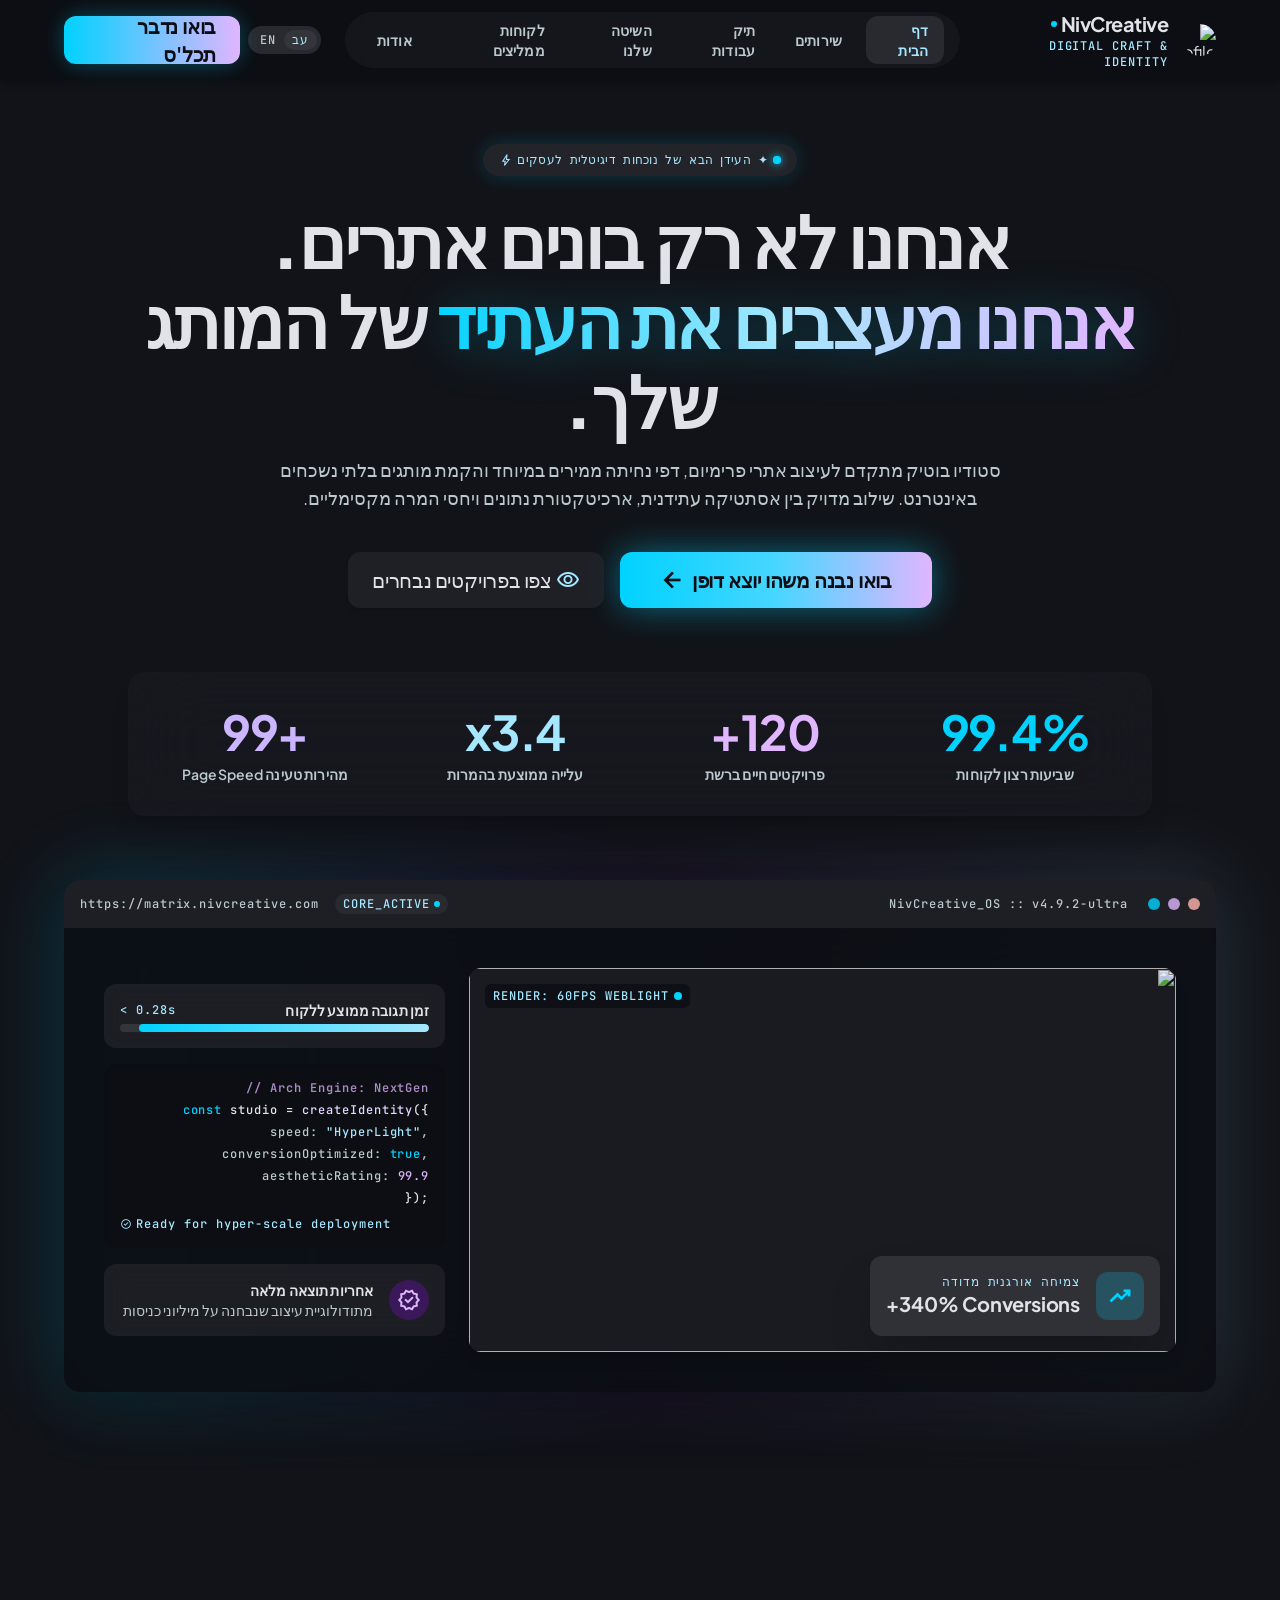
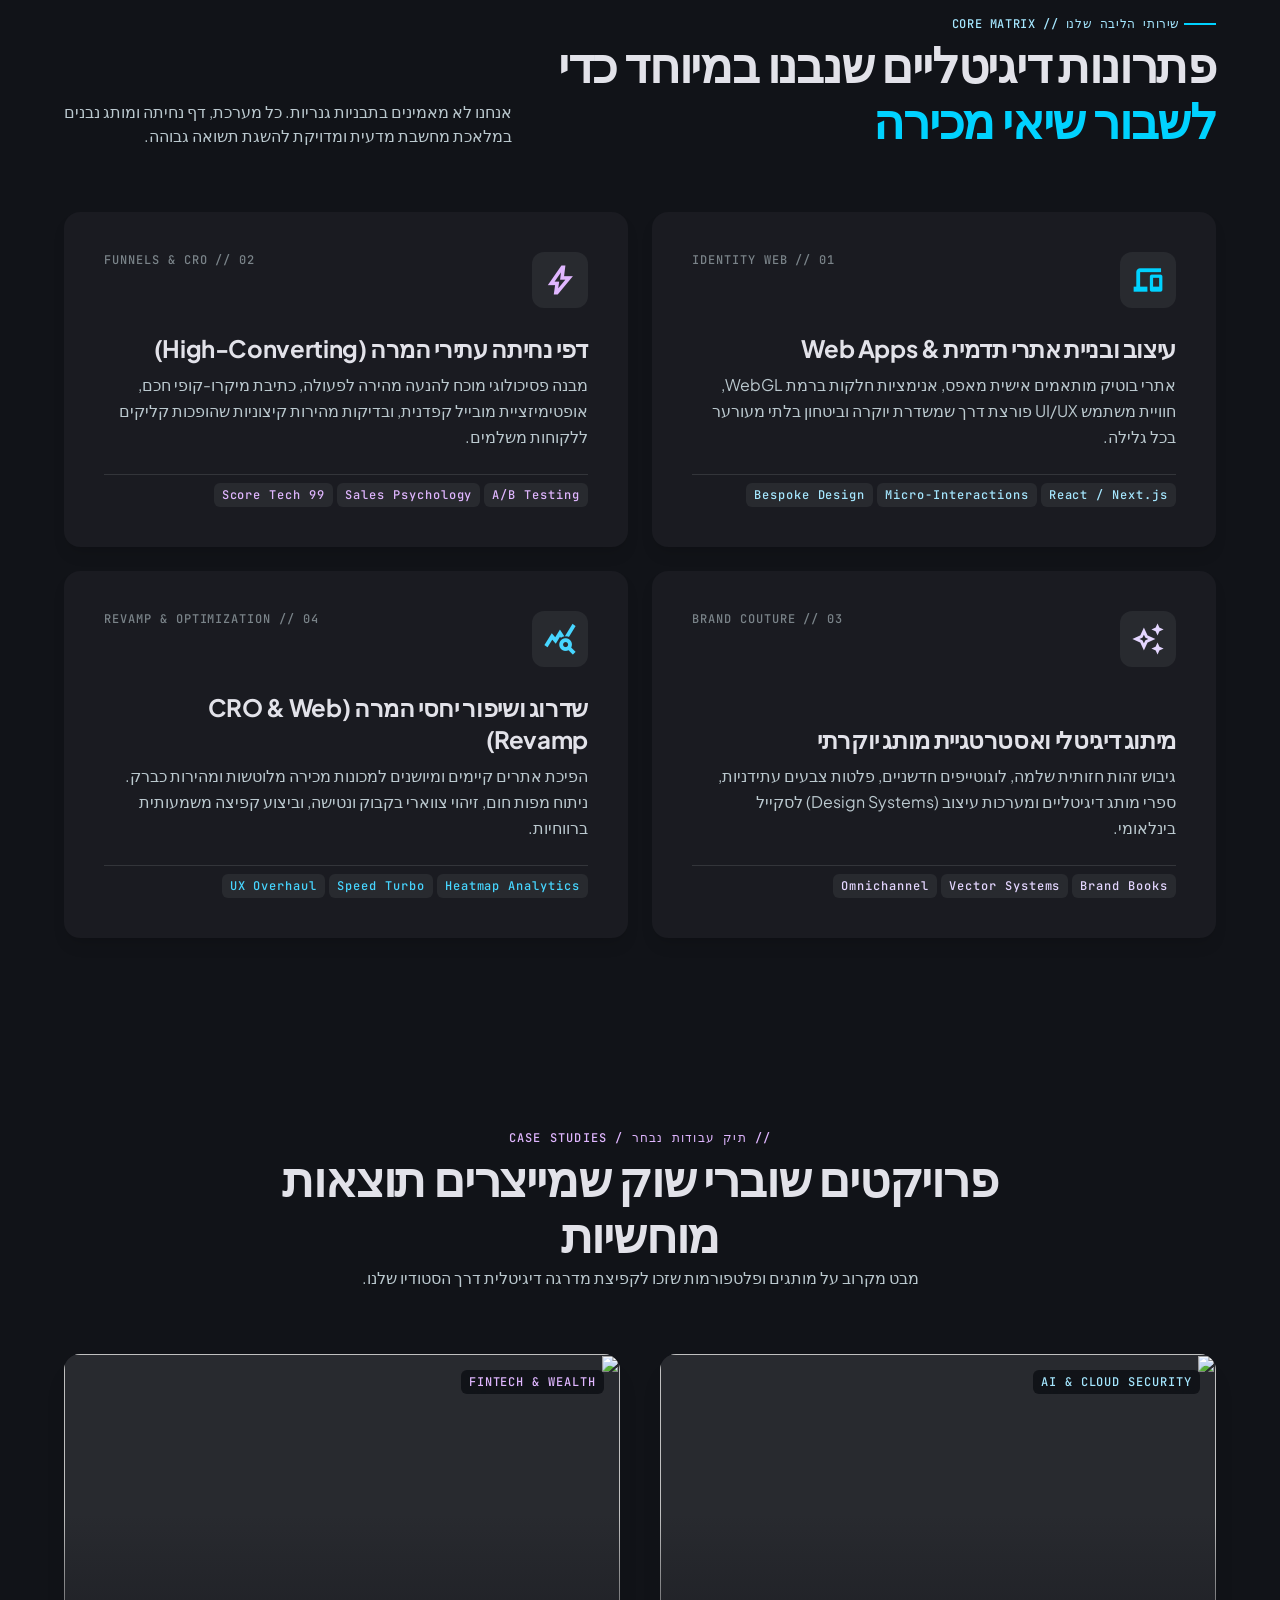
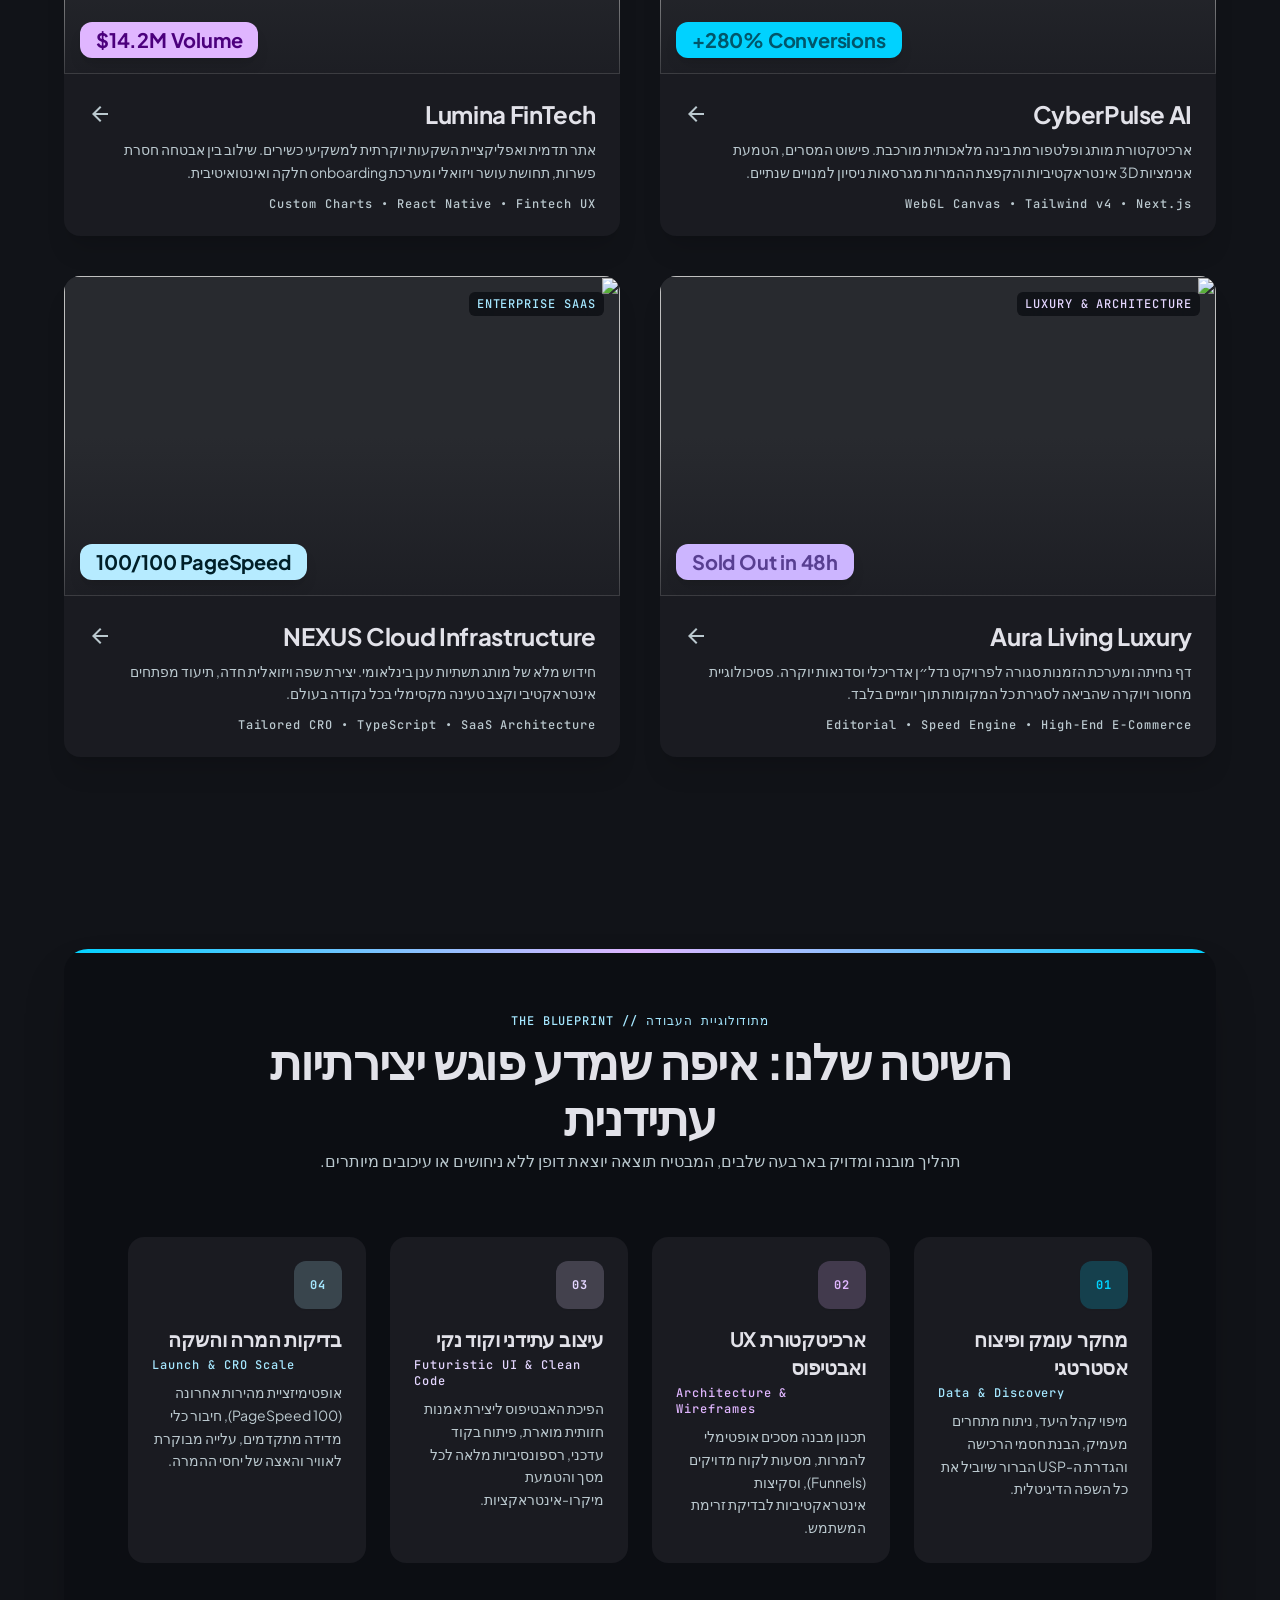
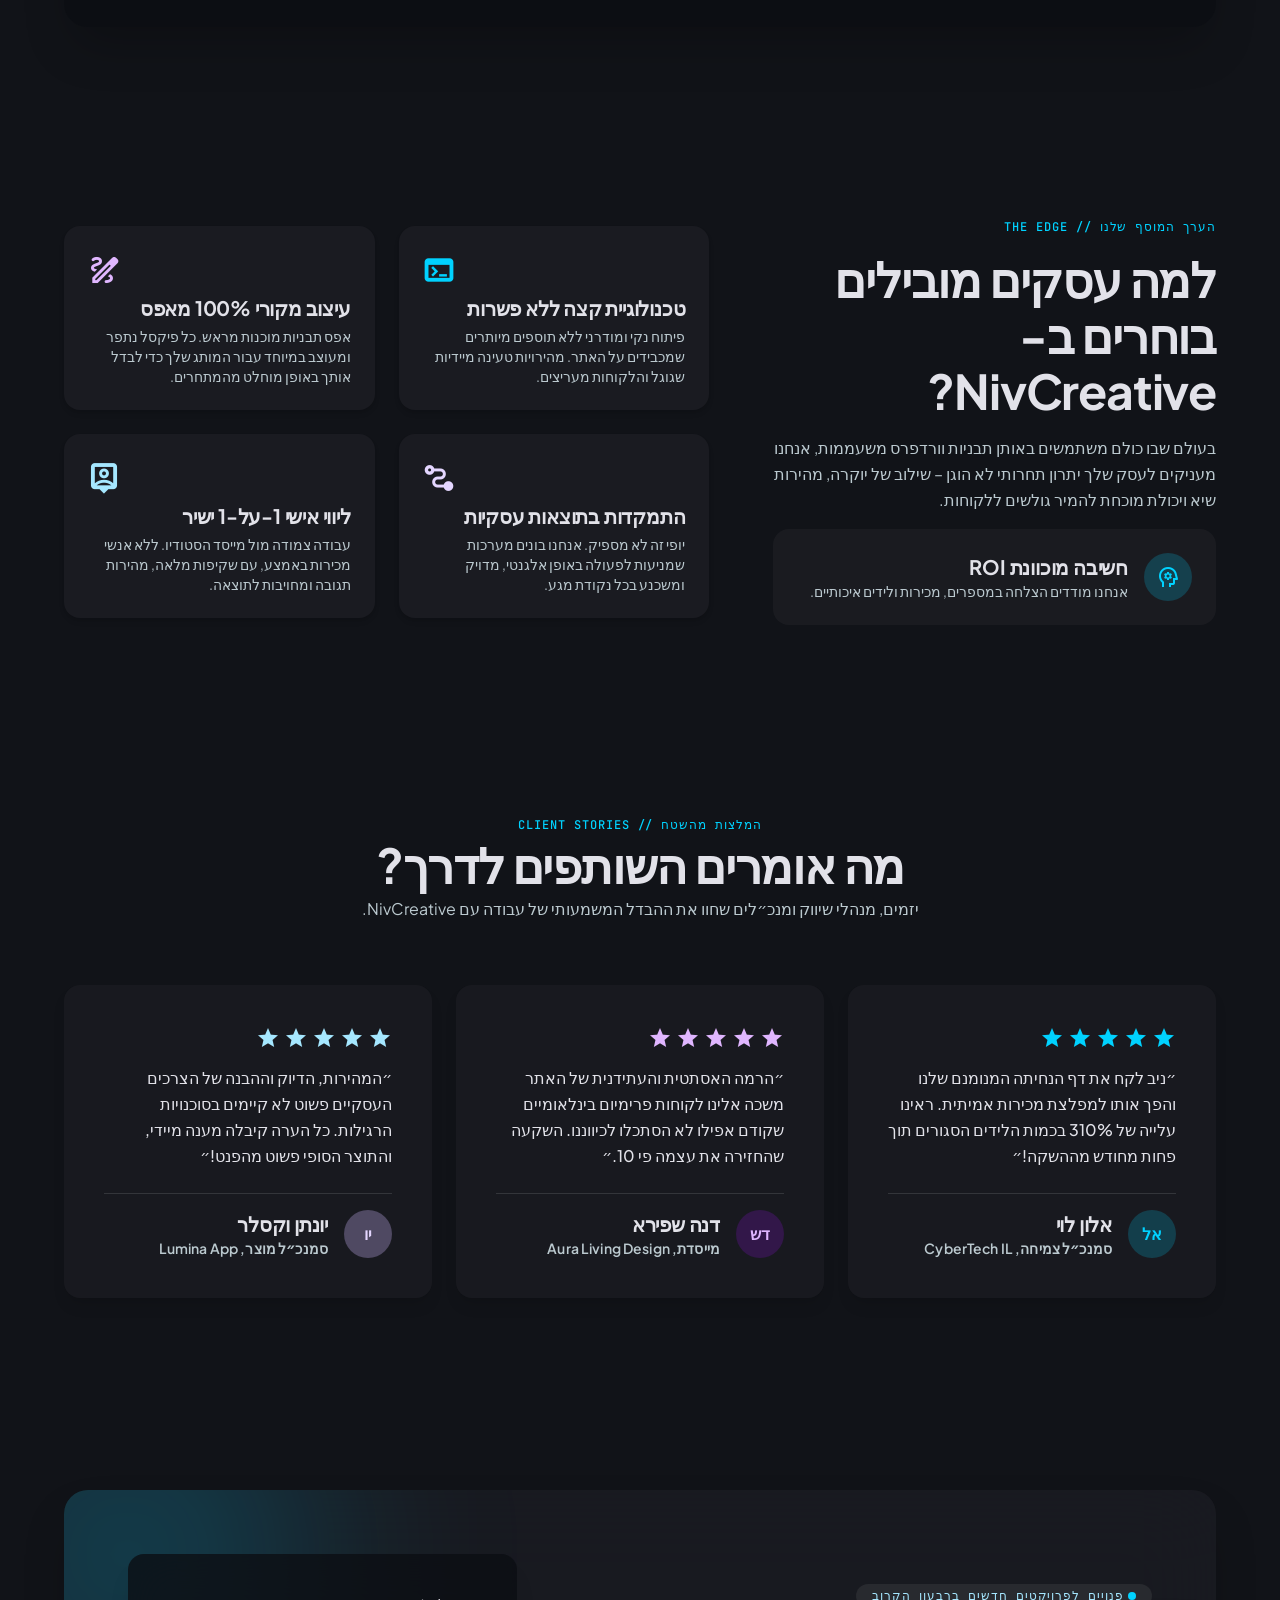
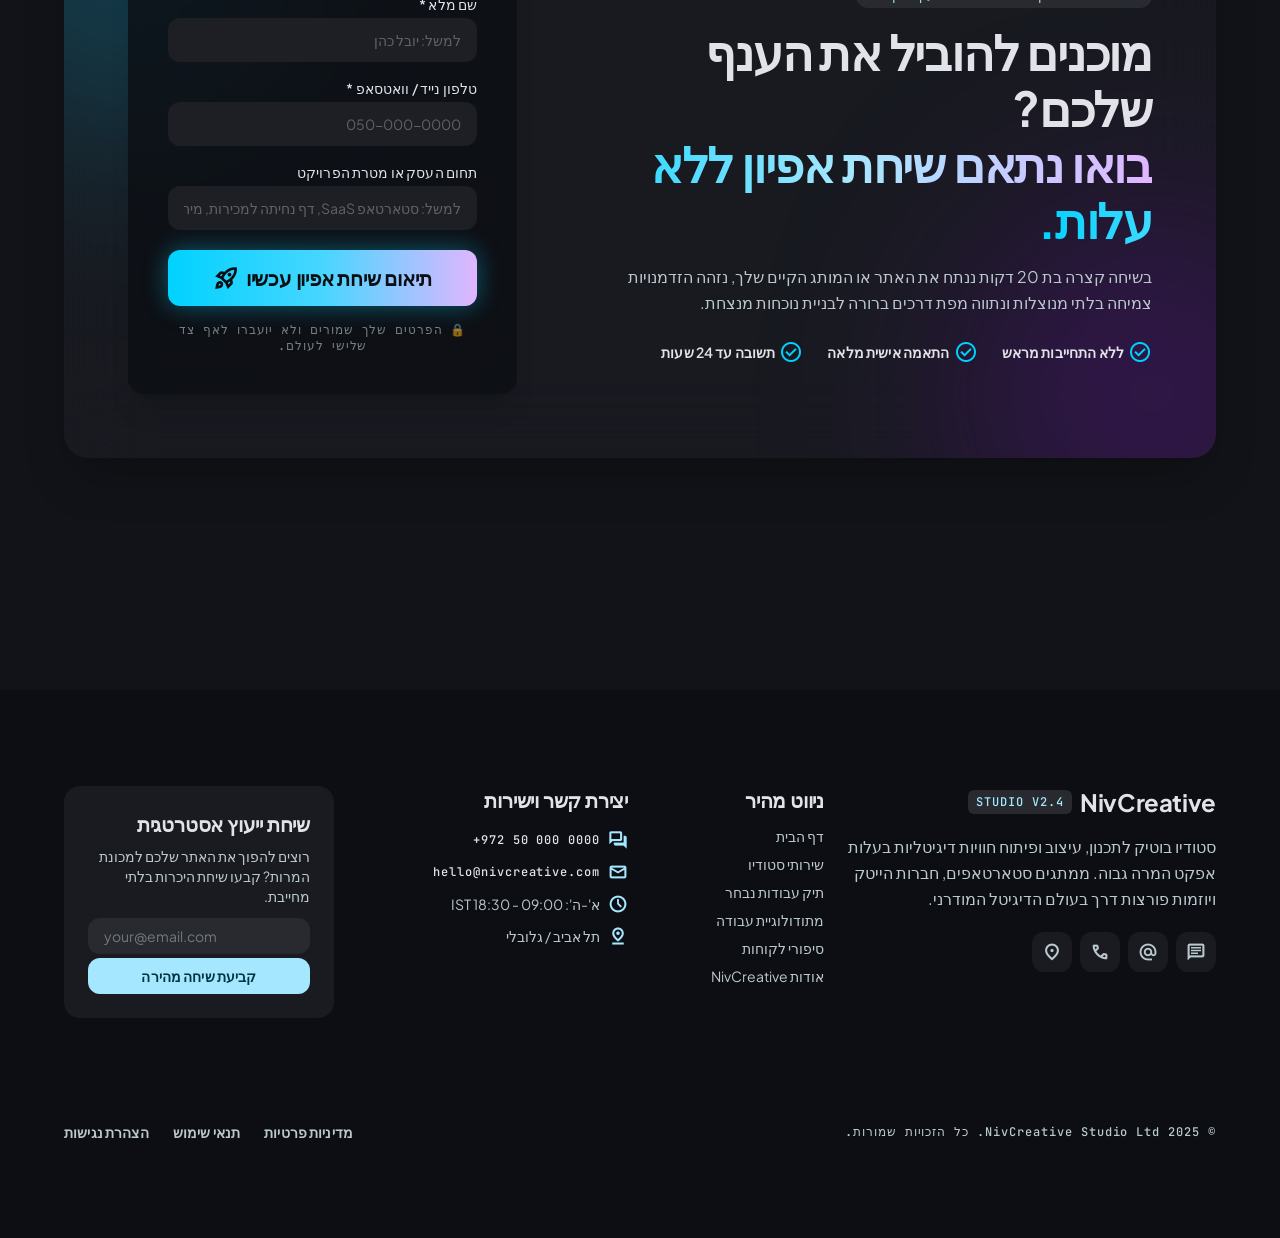
==== commit c97be102: "Hostinger deploy: PHP form handler, htaccess, upload zip Co-Authored-By: Claude Sonnet 5.5 <noreply@" ====
--- a/site/index.html
+++ b/site/index.html
@@ -642,7 +642,7 @@
 </div>
 <!-- Right Side: Fast Consultation Form -->
 <div class="lg:col-span-5 bg-surface-container-lowest/80 backdrop-blur-xl p-space-xl rounded-2xl shadow-xl">
-<form class="flex flex-col gap-space-md" id="lead-form" name="lead" method="POST" action="/" data-netlify="true" netlify-honeypot="bot-field"><input type="hidden" name="form-name" value="lead"/><p class="hidden" style="display:none"><label>Do not fill: <input name="bot-field"/></label></p>
+<form class="flex flex-col gap-space-md" id="lead-form" name="lead" method="POST" action="send.php"><p class="hidden" style="display:none"><label>Do not fill: <input name="bot-field"/></label></p>
 <div class="flex flex-col gap-1 text-right">
 <label class="font-label-ui text-label-ui text-on-surface font-medium">שם מלא *</label>
 <input class="w-full px-space-md py-3 rounded-xl bg-surface-container text-on-surface placeholder:text-on-surface-variant/40 font-body-sm text-body-sm focus:outline-none focus:ring-2 focus:ring-primary-container transition-all" name="name" placeholder="למשל: יובל כהן" required="" type="text"/>
@@ -687,8 +687,8 @@
     });
   });
 </script><script>
-  // Lead form: posts to FORM_ENDPOINT (Netlify Forms by default: "/"). For Formspree use e.g. https://formspree.io/f/XXXXXXX
-  var FORM_ENDPOINT = "/";
+  // Lead form: posts to send.php (Hostinger PHP mail). For Formspree use e.g. https://formspree.io/f/XXXXXXX
+  var FORM_ENDPOINT = "send.php";
   (function () {
     var f = document.getElementById('lead-form');
     if (!f) return;
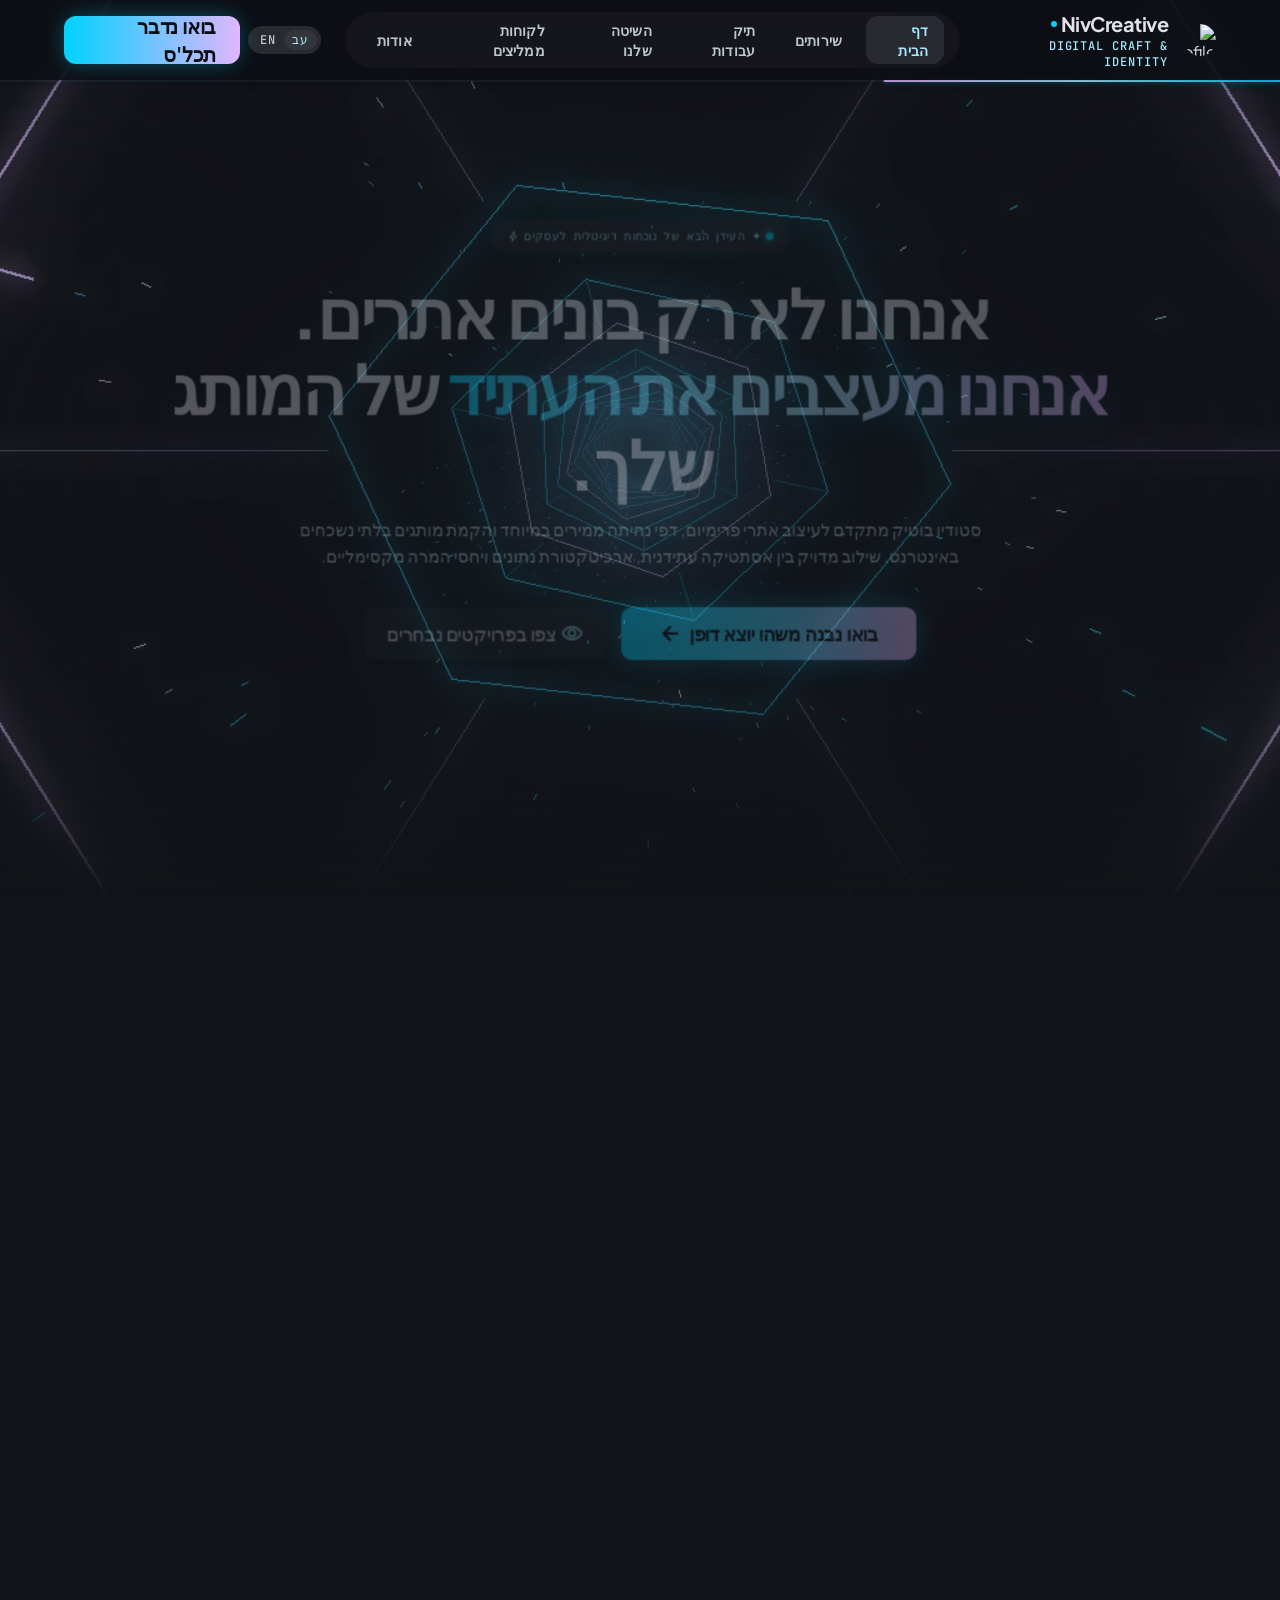
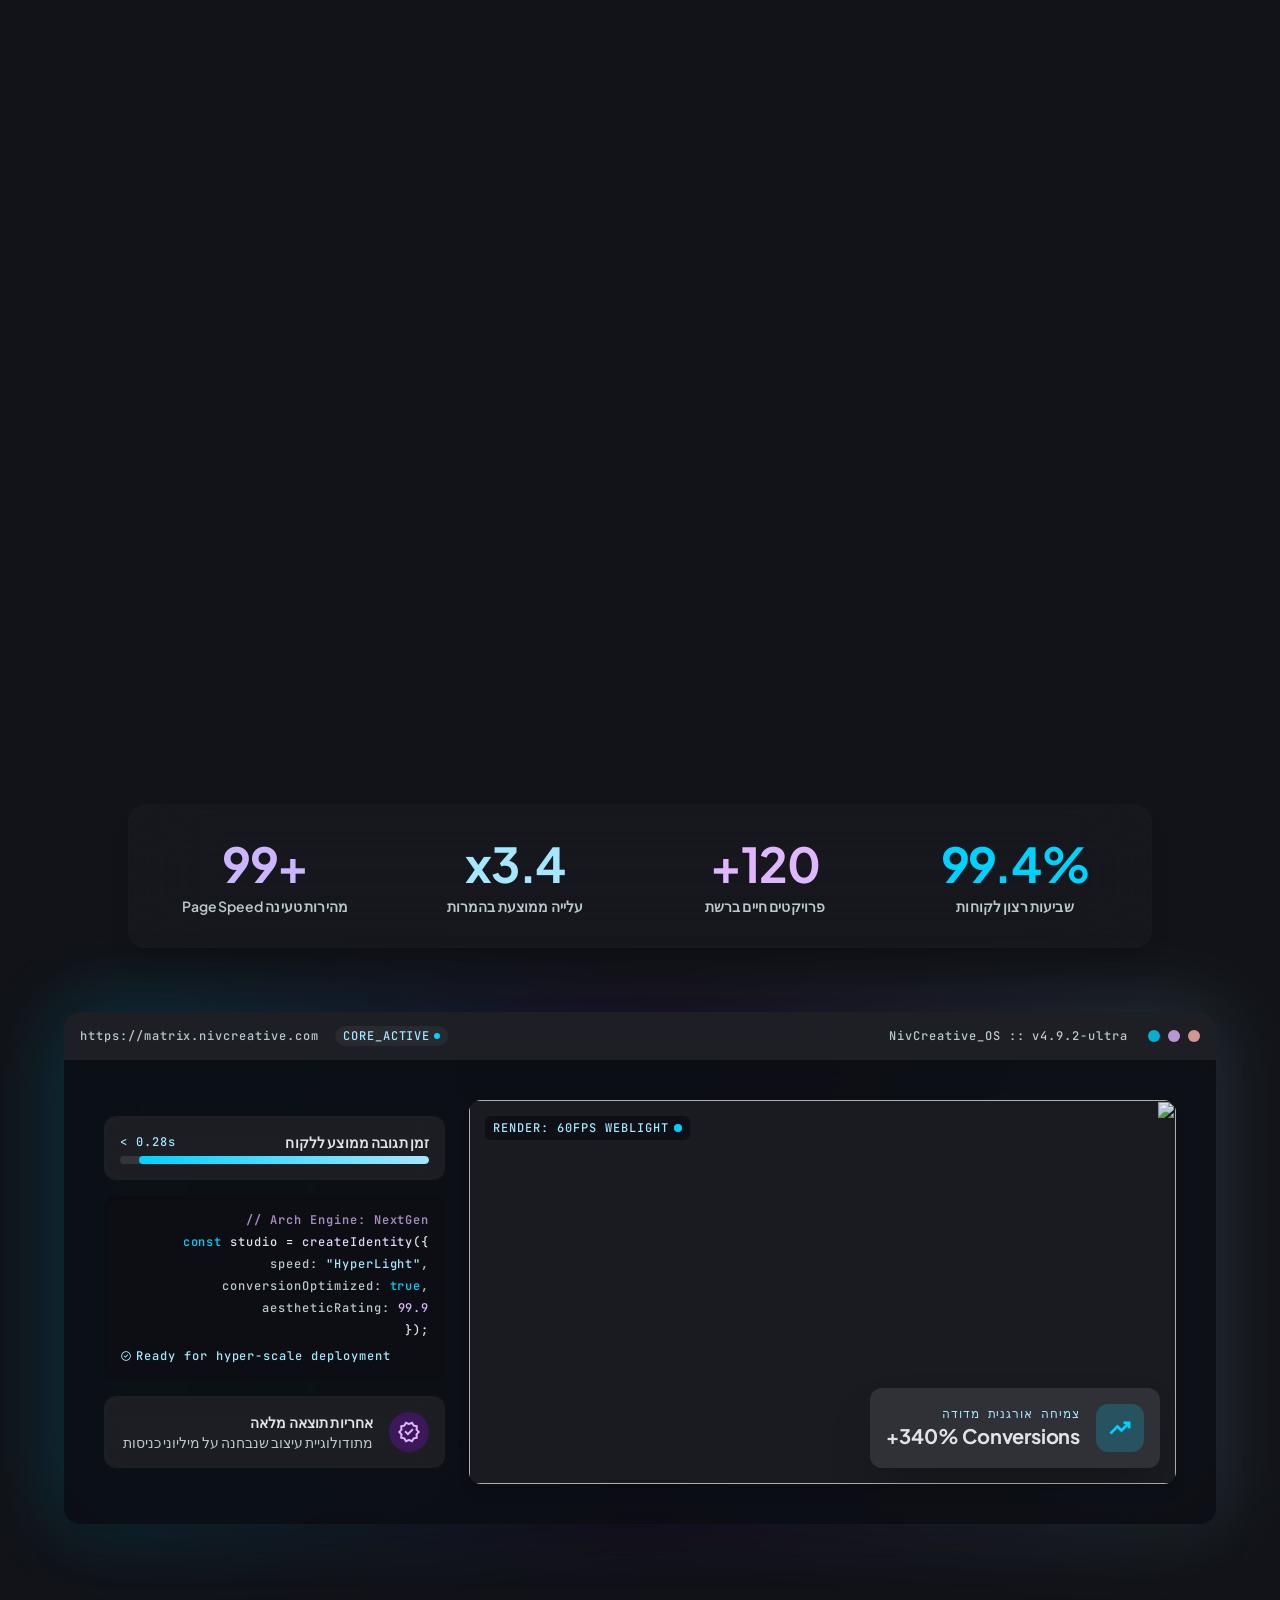
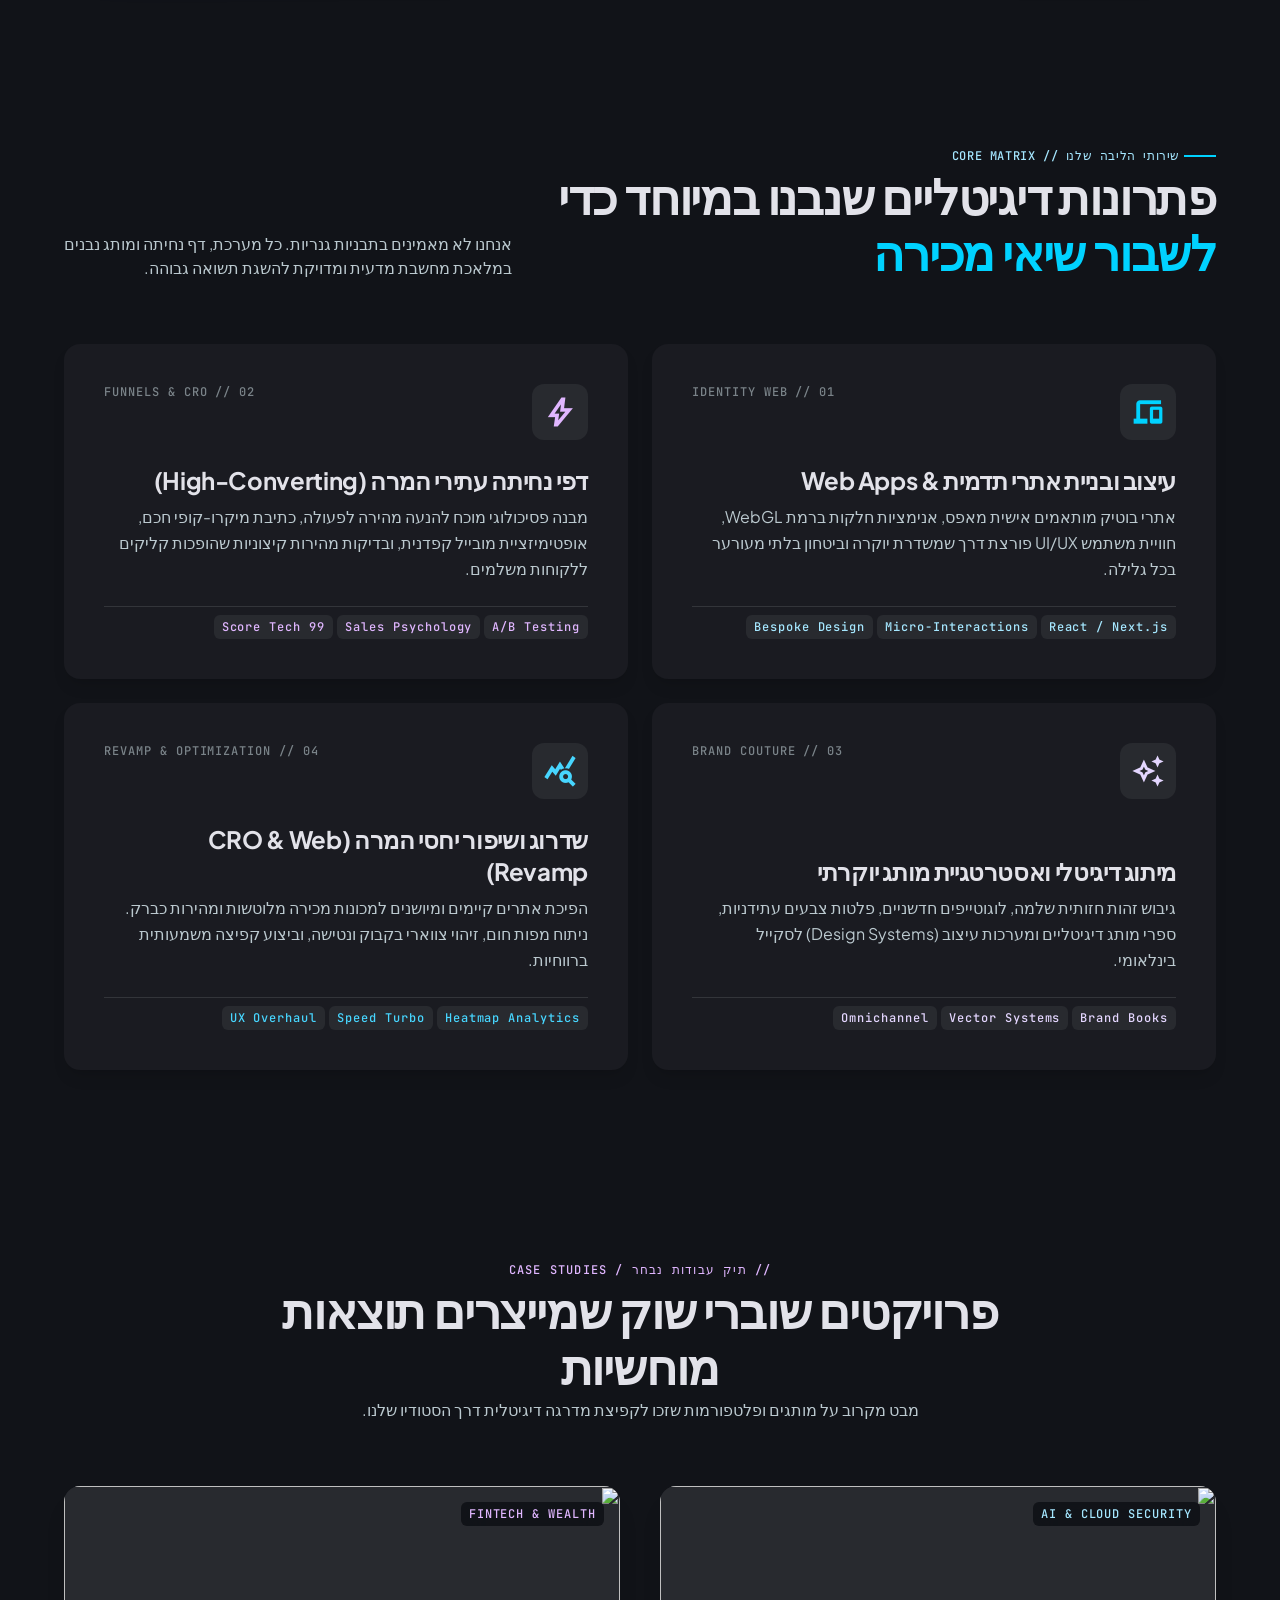
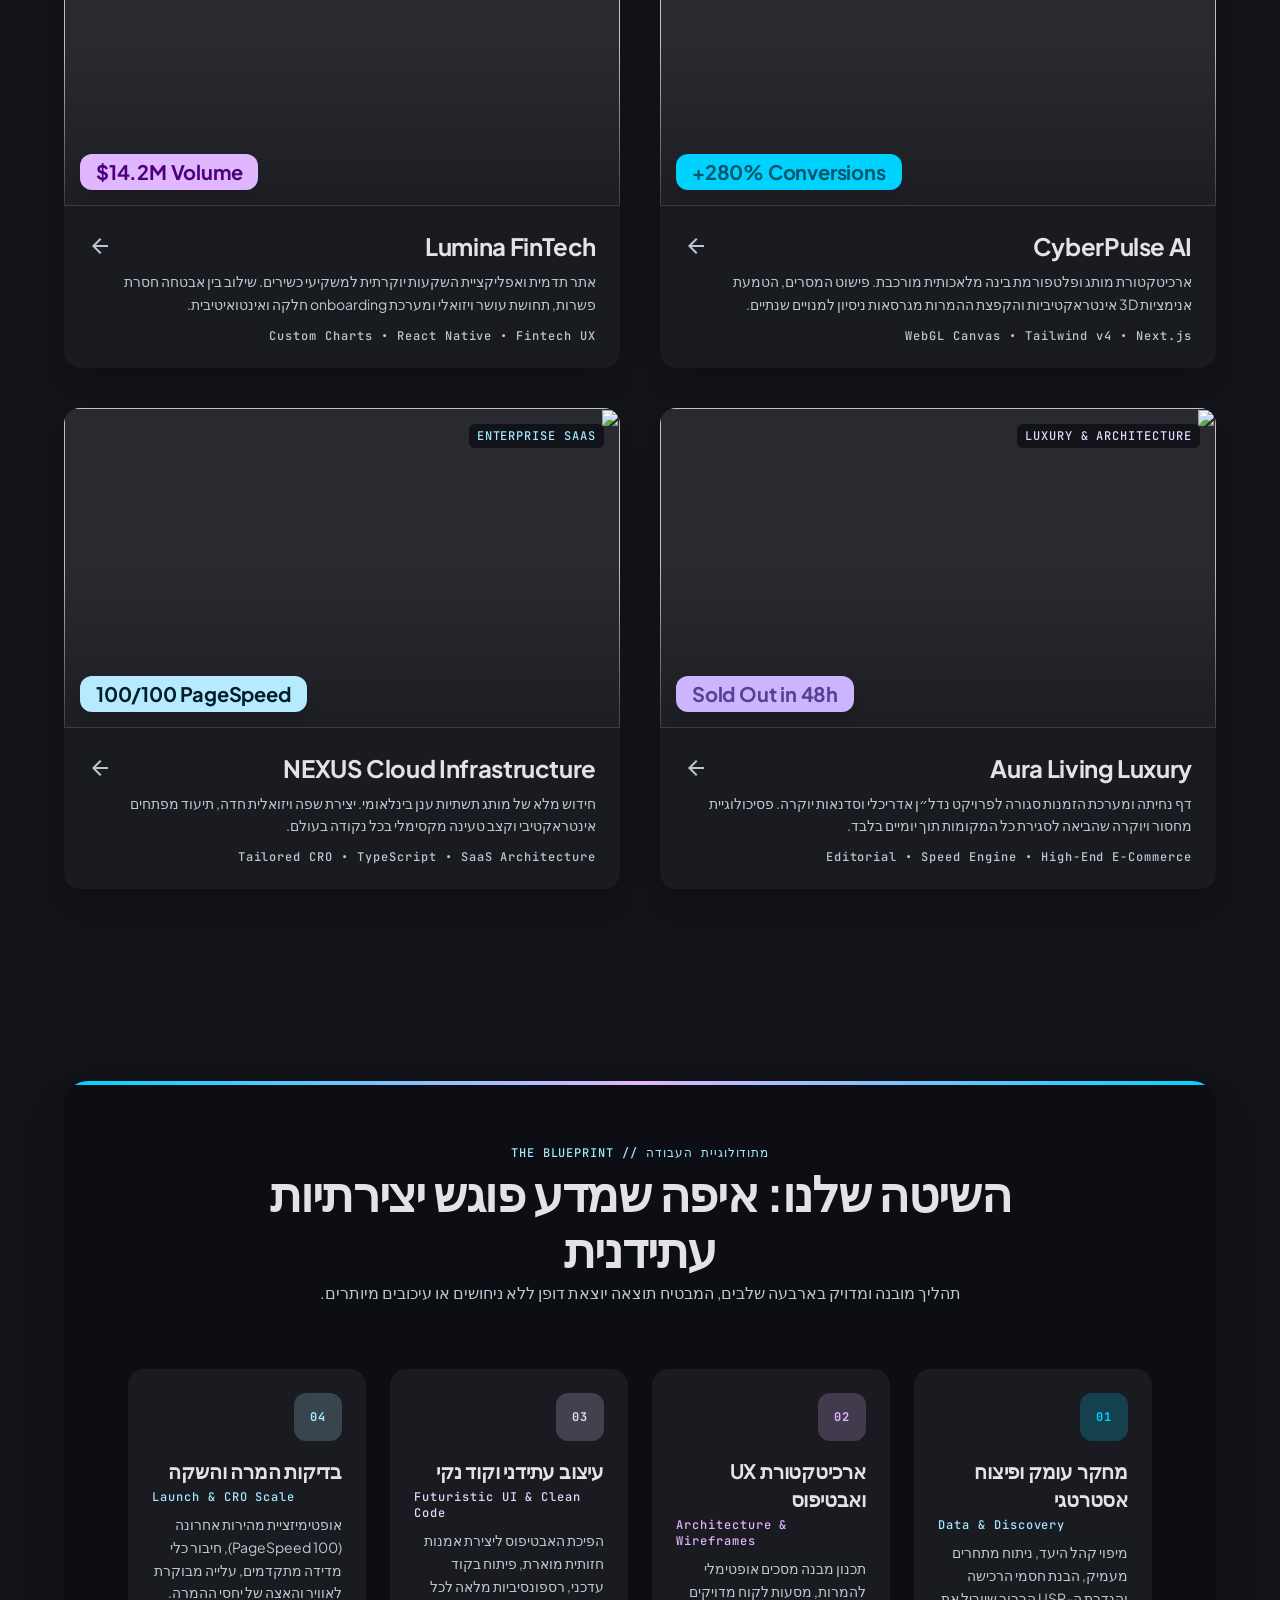
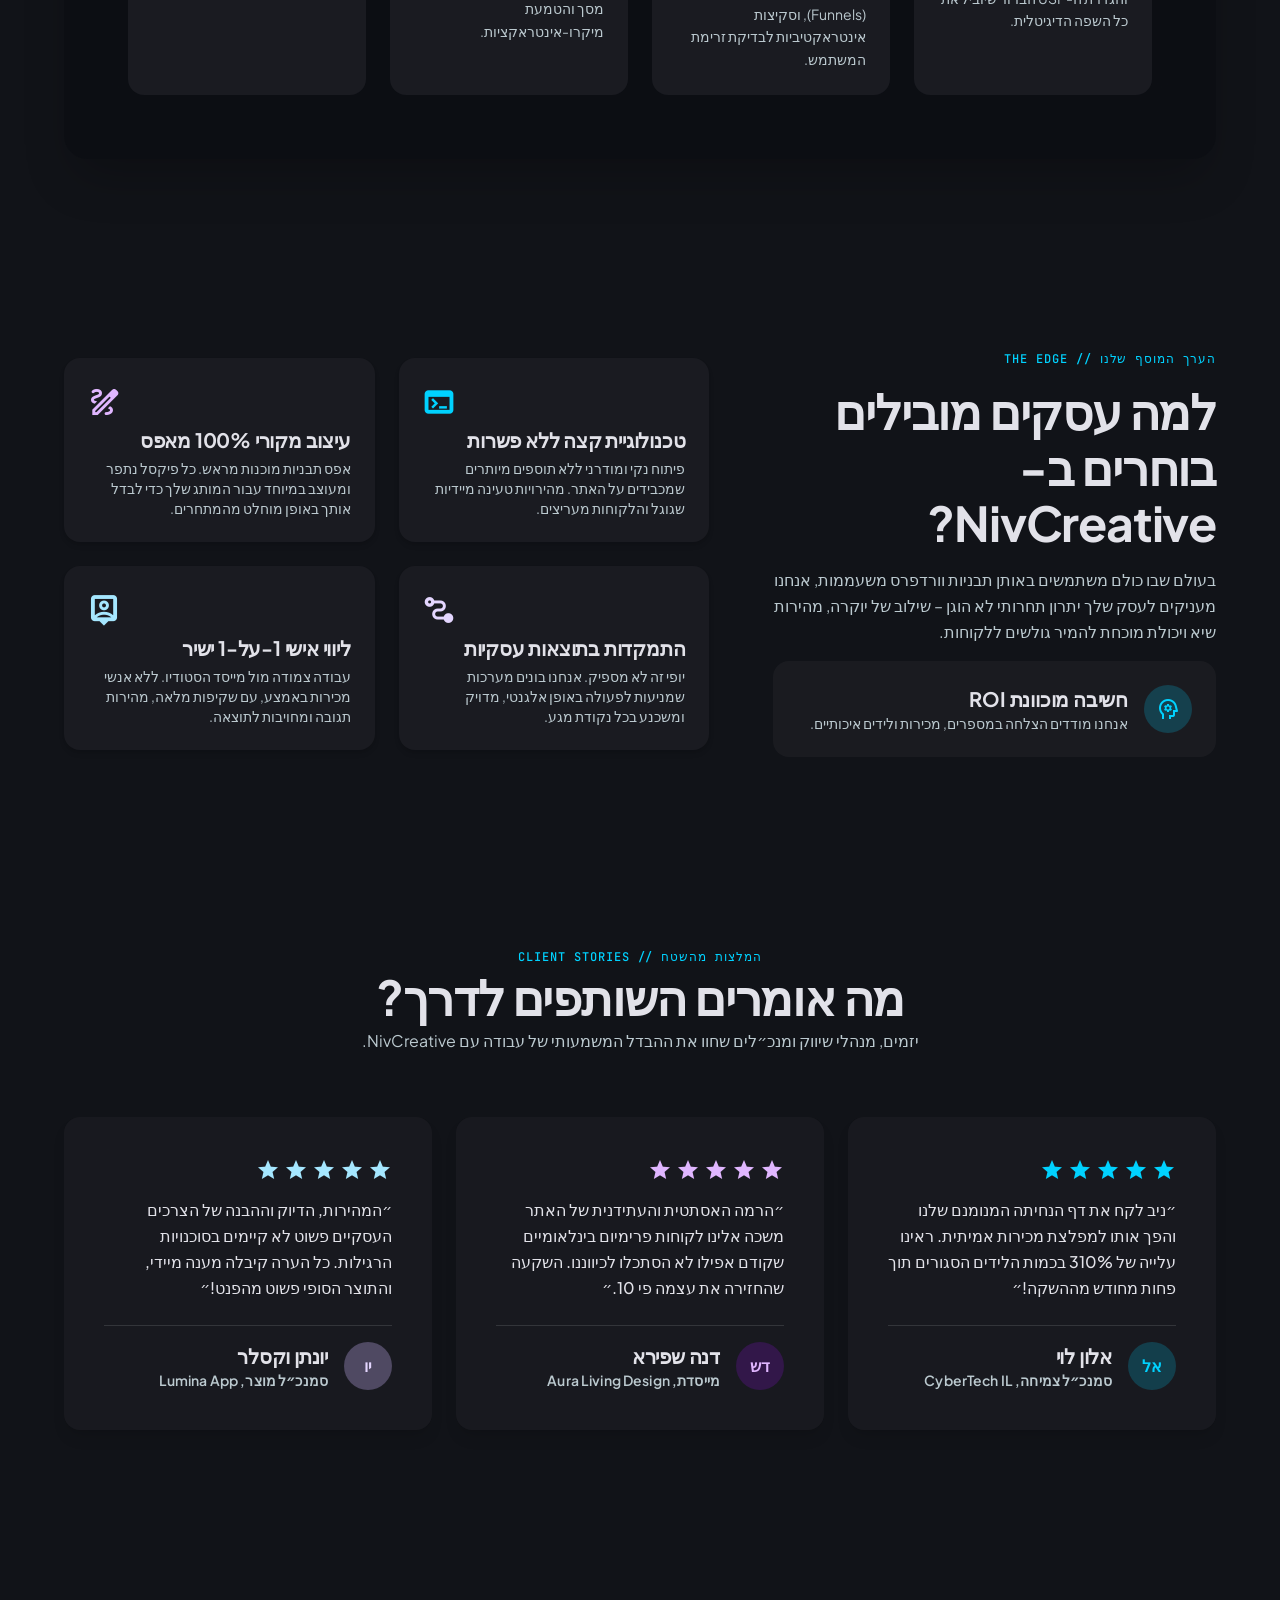
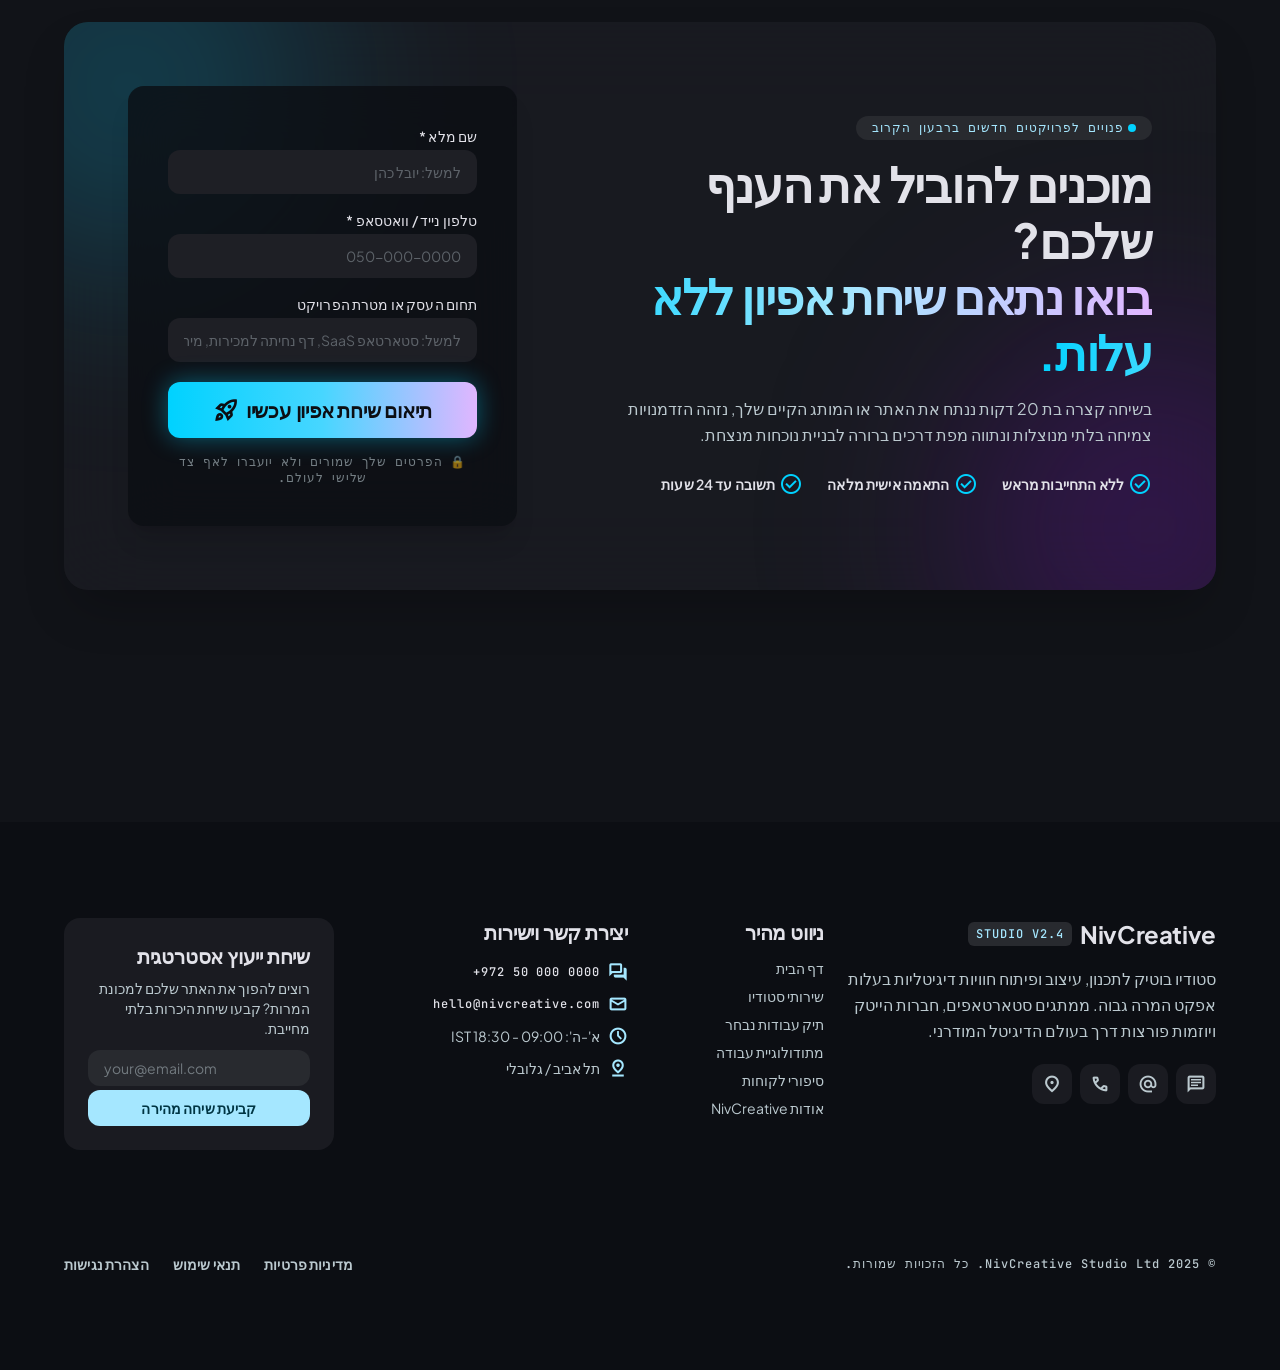
==== commit 8c0c3af6: "Add scroll-scrubbed video to the main hero banner Procedurally rendered neon-tunnel clip (MP4 + WebM" ====
--- a/site/index.html
+++ b/site/index.html
@@ -1,7 +1,7 @@
 <!DOCTYPE html>
 
 <html class="dark" dir="rtl" lang="he"><head><meta charset="utf-8"/><meta content="width=device-width, initial-scale=1.0" name="viewport"/><meta content="web_standard" name="shell-type"/><title>NivCreative | עיצוב ובניית אתרי פרימיום ודפי נחיתה ממירים</title><meta name="description" content="סטודיו בוטיק לעיצוב אתרי פרימיום, דפי נחיתה ממירים והקמת מותגים דיגיטליים. בואו נתאם שיחת אפיון ללא עלות."/><meta property="og:title" content="NivCreative | Digital Craft &amp; Identity"/><meta property="og:type" content="website"/><meta property="og:locale" content="he_IL"/><link href="https://fonts.googleapis.com" rel="preconnect"/><link crossorigin="" href="https://fonts.gstatic.com" rel="preconnect"/><link href="https://fonts.googleapis.com/css2?family=JetBrains+Mono:wght@400;500;700&amp;family=Plus+Jakarta+Sans:wght@400;500;600;700;800&amp;display=swap" rel="stylesheet"/><link href="https://fonts.googleapis.com/css2?family=Material+Symbols+Outlined:opsz,wght,FILL,GRAD@24,400,0,0" rel="stylesheet"/>
-<link href="https://fonts.googleapis.com/css2?family=Material+Symbols+Outlined:wght,FILL@100..700,0..1&amp;display=swap" rel="stylesheet"/><style>@layer base{html,body{margin:0;padding:0;}body{overscroll-behavior:none;}main>:first-child{margin-top:0!important;}main>:last-child{margin-bottom:0!important;}}::-webkit-scrollbar{display:none;}</style><link rel="stylesheet" href="assets/tailwind.css"/></head><body class="bg-surface font-body-md text-body-md text-on-surface antialiased selection:bg-primary-container selection:text-on-primary-container"><header class="fixed top-0 w-full z-50 bg-surface-container-lowest/80 backdrop-blur-2xl shadow-[0_1px_8px_rgba(0,0,0,0.4)]"><div class="h-20 max-w-7xl mx-auto px-margin-mobile lg:px-margin flex items-center justify-between gap-gutter"><div class="flex items-center gap-space-md"><img alt="Profile" class="w-8 h-8 rounded-full object-cover" src="https://lh3.googleusercontent.com/aida/[base64]"/><div class="flex flex-col"><div class="flex items-center gap-space-xs"><span class="font-headline-sm text-headline-sm text-on-surface tracking-tight font-bold">NivCreative</span><span class="w-1.5 h-1.5 rounded-full bg-primary-container animate-pulse"></span></div><span class="font-label-mono text-label-mono text-primary uppercase">Digital Craft &amp; Identity</span></div></div><nav class="hidden xl:flex items-center gap-space-sm bg-surface-container-low/70 px-space-md py-space-xs rounded-full backdrop-blur-md" data-active-classes="bg-surface-container-high text-primary font-label-ui text-label-ui rounded-xl"><a aria-current="page" class="px-space-md py-space-xs transition-colors bg-surface-container-high text-primary font-label-ui text-label-ui rounded-xl" data-path="home" href="#">דף הבית</a><a class="px-space-md py-space-xs rounded-lg text-on-surface-variant hover:text-on-surface font-label-ui text-label-ui transition-colors" data-path="services" href="#">שירותים</a><a class="px-space-md py-space-xs rounded-lg text-on-surface-variant hover:text-on-surface font-label-ui text-label-ui transition-colors" data-path="portfolio" href="#">תיק עבודות</a><a class="px-space-md py-space-xs rounded-lg text-on-surface-variant hover:text-on-surface font-label-ui text-label-ui transition-colors" data-path="process" href="#">השיטה שלנו</a><a class="px-space-md py-space-xs rounded-lg text-on-surface-variant hover:text-on-surface font-label-ui text-label-ui transition-colors" data-path="testimonials" href="#">לקוחות ממליצים</a><a class="px-space-md py-space-xs rounded-lg text-on-surface-variant hover:text-on-surface font-label-ui text-label-ui transition-colors" data-path="about" href="#">אודות</a></nav><div class="flex items-center gap-space-sm"><div class="hidden sm:flex items-center bg-surface-container-high px-space-xs py-space-xs rounded-full"><button class="px-space-sm py-0.5 rounded-full font-label-mono text-label-mono bg-surface-variant text-primary" type="button">עב</button><button class="px-space-sm py-0.5 rounded-full font-label-mono text-label-mono text-on-surface-variant hover:text-on-surface transition-colors" type="button">EN</button></div><a class="flex items-center justify-center h-12 px-space-lg rounded-xl bg-gradient-to-r from-primary-container to-secondary text-surface-container-lowest font-headline-sm text-headline-sm font-bold shadow-[0_0_24px_-4px_rgba(0,210,255,0.45)] hover:shadow-[0_0_32px_rgba(0,210,255,0.65)] hover:opacity-95 transition-all" data-path="contact" href="#"><span>בואו נדבר תכל'ס</span></a></div></div></header><main class="w-full pt-20 bg-surface min-h-screen"><div class="flex flex-col w-full relative overflow-hidden bg-background text-on-background selection:bg-primary-container selection:text-on-primary-container">
+<link href="https://fonts.googleapis.com/css2?family=Material+Symbols+Outlined:wght,FILL@100..700,0..1&amp;display=swap" rel="stylesheet"/><style>@layer base{html,body{margin:0;padding:0;}body{overscroll-behavior:none;}main>:first-child{margin-top:0!important;}main>:last-child{margin-bottom:0!important;}}::-webkit-scrollbar{display:none;}</style><link rel="stylesheet" href="assets/tailwind.css"/><link rel="stylesheet" href="assets/hero-scroll.css"/></head><body class="bg-surface font-body-md text-body-md text-on-surface antialiased selection:bg-primary-container selection:text-on-primary-container"><header class="fixed top-0 w-full z-50 bg-surface-container-lowest/80 backdrop-blur-2xl shadow-[0_1px_8px_rgba(0,0,0,0.4)]"><div class="h-20 max-w-7xl mx-auto px-margin-mobile lg:px-margin flex items-center justify-between gap-gutter"><div class="flex items-center gap-space-md"><img alt="Profile" class="w-8 h-8 rounded-full object-cover" src="https://lh3.googleusercontent.com/aida/[base64]"/><div class="flex flex-col"><div class="flex items-center gap-space-xs"><span class="font-headline-sm text-headline-sm text-on-surface tracking-tight font-bold">NivCreative</span><span class="w-1.5 h-1.5 rounded-full bg-primary-container animate-pulse"></span></div><span class="font-label-mono text-label-mono text-primary uppercase">Digital Craft &amp; Identity</span></div></div><nav class="hidden xl:flex items-center gap-space-sm bg-surface-container-low/70 px-space-md py-space-xs rounded-full backdrop-blur-md" data-active-classes="bg-surface-container-high text-primary font-label-ui text-label-ui rounded-xl"><a aria-current="page" class="px-space-md py-space-xs transition-colors bg-surface-container-high text-primary font-label-ui text-label-ui rounded-xl" data-path="home" href="#">דף הבית</a><a class="px-space-md py-space-xs rounded-lg text-on-surface-variant hover:text-on-surface font-label-ui text-label-ui transition-colors" data-path="services" href="#">שירותים</a><a class="px-space-md py-space-xs rounded-lg text-on-surface-variant hover:text-on-surface font-label-ui text-label-ui transition-colors" data-path="portfolio" href="#">תיק עבודות</a><a class="px-space-md py-space-xs rounded-lg text-on-surface-variant hover:text-on-surface font-label-ui text-label-ui transition-colors" data-path="process" href="#">השיטה שלנו</a><a class="px-space-md py-space-xs rounded-lg text-on-surface-variant hover:text-on-surface font-label-ui text-label-ui transition-colors" data-path="testimonials" href="#">לקוחות ממליצים</a><a class="px-space-md py-space-xs rounded-lg text-on-surface-variant hover:text-on-surface font-label-ui text-label-ui transition-colors" data-path="about" href="#">אודות</a></nav><div class="flex items-center gap-space-sm"><div class="hidden sm:flex items-center bg-surface-container-high px-space-xs py-space-xs rounded-full"><button class="px-space-sm py-0.5 rounded-full font-label-mono text-label-mono bg-surface-variant text-primary" type="button">עב</button><button class="px-space-sm py-0.5 rounded-full font-label-mono text-label-mono text-on-surface-variant hover:text-on-surface transition-colors" type="button">EN</button></div><a class="flex items-center justify-center h-12 px-space-lg rounded-xl bg-gradient-to-r from-primary-container to-secondary text-surface-container-lowest font-headline-sm text-headline-sm font-bold shadow-[0_0_24px_-4px_rgba(0,210,255,0.45)] hover:shadow-[0_0_32px_rgba(0,210,255,0.65)] hover:opacity-95 transition-all" data-path="contact" href="#"><span>בואו נדבר תכל'ס</span></a></div></div></header><main class="w-full pt-20 bg-surface min-h-screen"><div class="hero-host flex flex-col w-full relative overflow-hidden bg-background text-on-background selection:bg-primary-container selection:text-on-primary-container">
 <!-- Ambient Dynamic Glow Mesh Background -->
 <div class="absolute top-0 right-1/4 w-[600px] h-[600px] bg-primary-container/10 rounded-full blur-[140px] pointer-events-none -z-10 animate-pulse"></div>
 <div class="absolute top-[800px] left-10 w-[500px] h-[500px] bg-secondary-container/20 rounded-full blur-[160px] pointer-events-none -z-10"></div>
@@ -9,7 +9,15 @@
 <!-- ========================================== -->
 <!-- 1. HERO SECTION                            -->
 <!-- ========================================== -->
-<section class="relative w-full max-w-7xl mx-auto px-margin-mobile lg:px-margin pt-12 pb-24 lg:pt-16 lg:pb-32 flex flex-col items-center text-center">
+<!-- Scroll-driven video scene: the clip is scrubbed by scroll position (assets/hero-scroll.js) -->
+<section class="hero-scroll" id="hero-scroll" aria-label="פתיח">
+<div class="hero-sticky">
+<video class="hero-video" muted playsinline preload="auto" poster="assets/video/hero-poster.jpg" aria-hidden="true" tabindex="-1">
+<source src="assets/video/hero.mp4" type='video/mp4; codecs="avc1.64001F"'/>
+<source src="assets/video/hero.webm" type='video/webm; codecs="vp9"'/>
+</video>
+<div class="hero-shade" aria-hidden="true"></div>
+<div class="hero-content px-margin-mobile lg:px-margin flex flex-col items-center text-center">
 <!-- Cyber Badge -->
 <div class="inline-flex items-center gap-space-xs px-space-md py-1.5 rounded-full bg-surface-container-high/80 backdrop-blur-xl shadow-[0_0_20px_rgba(0,210,255,0.2)] mb-space-lg group transition-all duration-300 hover:scale-105">
 <span class="w-2 h-2 rounded-full bg-primary-container shadow-[0_0_8px_#00d2ff] animate-ping"></span>
@@ -41,6 +49,16 @@
 <span>צפו בפרויקטים נבחרים</span>
 </a>
 </div>
+</div>
+<p class="hero-kicker font-display-hero text-display-hero-mobile md:text-display-hero tracking-tight" aria-hidden="true">כל גלילה. כל פיקסל.<br/><span class="bg-gradient-to-r from-primary-container via-primary to-secondary bg-clip-text text-transparent">מתוכנן להמיר.</span></p>
+<a class="hero-cue font-label-mono text-label-mono text-primary" href="#hero-after" aria-label="גללו להמשך">
+<span class="hero-cue-mouse" aria-hidden="true"><span></span></span>
+<span>גללו למטה</span>
+</a>
+<div class="hero-progress" aria-hidden="true"><span></span></div>
+</div>
+</section>
+<section class="relative w-full max-w-7xl mx-auto px-margin-mobile lg:px-margin pb-24 lg:pb-32 flex flex-col items-center text-center" id="hero-after">
 <!-- Trust Metrics Bar -->
 <div class="grid grid-cols-2 md:grid-cols-4 gap-gutter w-full max-w-5xl mt-space-2xl bg-surface-container-low/70 backdrop-blur-2xl p-space-md lg:p-space-lg rounded-2xl shadow-xl">
 <div class="flex flex-col items-center text-center p-space-sm">
@@ -709,4 +727,4 @@
         .finally(function () { btn.disabled = false; });
     });
   })();
-</script></main><footer class="w-full bg-surface-container-lowest text-on-surface-variant py-space-3xl mt-space-3xl"><div class="max-w-7xl mx-auto px-margin-mobile lg:px-margin"><div class="grid grid-cols-1 md:grid-cols-2 lg:grid-cols-12 gap-gutter pb-space-2xl"><div class="lg:col-span-4 flex flex-col gap-space-md"><div class="flex items-center gap-space-sm"><span class="font-headline-md text-headline-md font-bold text-on-surface">NivCreative</span><span class="font-label-mono text-label-mono text-primary uppercase bg-surface-container-high px-space-sm py-space-xs rounded-md">Studio v2.4</span></div><p class="font-body-md text-body-md text-on-surface-variant leading-relaxed max-w-sm">סטודיו בוטיק לתכנון, עיצוב ופיתוח חוויות דיגיטליות בעלות אפקט המרה גבוה. ממתגים סטארטאפים, חברות הייטק ויוזמות פורצות דרך בעולם הדיגיטל המודרני.</p><div class="flex items-center gap-space-sm mt-space-xs"><a aria-label="WhatsApp" class="w-10 h-10 rounded-xl bg-surface-container-low flex items-center justify-center text-on-surface-variant hover:bg-surface-container-high hover:text-primary transition-all" href="#"><span class="material-symbols-outlined text-headline-sm">chat</span></a><a aria-label="Email" class="w-10 h-10 rounded-xl bg-surface-container-low flex items-center justify-center text-on-surface-variant hover:bg-surface-container-high hover:text-primary transition-all" href="#"><span class="material-symbols-outlined text-headline-sm">alternate_email</span></a><a aria-label="Phone" class="w-10 h-10 rounded-xl bg-surface-container-low flex items-center justify-center text-on-surface-variant hover:bg-surface-container-high hover:text-primary transition-all" href="#"><span class="material-symbols-outlined text-headline-sm">call</span></a><a aria-label="Studio Location" class="w-10 h-10 rounded-xl bg-surface-container-low flex items-center justify-center text-on-surface-variant hover:bg-surface-container-high hover:text-primary transition-all" href="#"><span class="material-symbols-outlined text-headline-sm">location_on</span></a></div></div><div class="lg:col-span-2 flex flex-col gap-space-sm"><span class="font-headline-sm text-headline-sm text-on-surface font-semibold mb-space-xs">ניווט מהיר</span><a class="font-body-sm text-body-sm text-on-surface-variant hover:text-on-surface transition-colors" data-path="home" href="#">דף הבית</a><a class="font-body-sm text-body-sm text-on-surface-variant hover:text-on-surface transition-colors" data-path="services" href="#">שירותי סטודיו</a><a class="font-body-sm text-body-sm text-on-surface-variant hover:text-on-surface transition-colors" data-path="portfolio" href="#">תיק עבודות נבחר</a><a class="font-body-sm text-body-sm text-on-surface-variant hover:text-on-surface transition-colors" data-path="process" href="#">מתודולוגיית עבודה</a><a class="font-body-sm text-body-sm text-on-surface-variant hover:text-on-surface transition-colors" data-path="testimonials" href="#">סיפורי לקוחות</a><a class="font-body-sm text-body-sm text-on-surface-variant hover:text-on-surface transition-colors" data-path="about" href="#">אודות NivCreative</a></div><div class="lg:col-span-3 flex flex-col gap-space-sm"><span class="font-headline-sm text-headline-sm text-on-surface font-semibold mb-space-xs">יצירת קשר וישירות</span><div class="flex flex-col gap-space-xs font-body-sm text-body-sm text-on-surface-variant"><div class="flex items-center gap-space-sm"><span class="material-symbols-outlined text-primary text-headline-sm">forum</span><span class="font-label-mono text-label-mono text-on-surface" dir="ltr">+972 50 000 0000</span></div><div class="flex items-center gap-space-sm"><span class="material-symbols-outlined text-primary text-headline-sm">mail</span><span class="font-label-mono text-label-mono text-on-surface" dir="ltr">hello@nivcreative.com</span></div><div class="flex items-center gap-space-sm"><span class="material-symbols-outlined text-primary text-headline-sm">schedule</span><span>א'-ה': 09:00 - 18:30 IST</span></div><div class="flex items-center gap-space-sm"><span class="material-symbols-outlined text-primary text-headline-sm">pin_drop</span><span>תל אביב / גלובלי</span></div></div></div><div class="lg:col-span-3 flex flex-col gap-space-sm bg-surface-container-low p-space-lg rounded-2xl"><span class="font-headline-sm text-headline-sm text-on-surface font-semibold">שיחת ייעוץ אסטרטגית</span><p class="font-body-sm text-body-sm text-on-surface-variant">רוצים להפוך את האתר שלכם למכונת המרות? קבעו שיחת היכרות בלתי מחייבת.</p><div class="flex flex-col gap-space-xs mt-space-xs"><input class="w-full px-space-md py-space-sm rounded-xl bg-surface-container-high text-on-surface placeholder:text-on-surface-variant/50 font-body-sm text-body-sm focus:outline-none focus:ring-1 focus:ring-primary-container" dir="ltr" placeholder="your@email.com" type="email"/><button class="w-full py-space-sm px-space-md rounded-xl bg-primary text-on-primary font-label-ui text-label-ui hover:bg-primary-fixed-dim transition-colors" type="button">קביעת שיחה מהירה</button></div></div></div><div class="pt-space-xl flex flex-col md:flex-row items-center justify-between gap-space-md"><div class="flex items-center gap-space-sm font-label-mono text-label-mono text-on-surface-variant"><span>© 2025 NivCreative Studio Ltd. כל הזכויות שמורות.</span></div><div class="flex items-center gap-space-lg font-label-ui text-label-ui text-on-surface-variant"><a class="hover:text-on-surface transition-colors" data-path="privacy-policy" href="#">מדיניות פרטיות</a><a class="hover:text-on-surface transition-colors" data-path="terms-of-service" href="#">תנאי שימוש</a><a class="hover:text-on-surface transition-colors" data-path="accessibility" href="#">הצהרת נגישות</a></div></div></div></footer></body></html>+</script><script src="assets/hero-scroll.js" defer></script></main><footer class="w-full bg-surface-container-lowest text-on-surface-variant py-space-3xl mt-space-3xl"><div class="max-w-7xl mx-auto px-margin-mobile lg:px-margin"><div class="grid grid-cols-1 md:grid-cols-2 lg:grid-cols-12 gap-gutter pb-space-2xl"><div class="lg:col-span-4 flex flex-col gap-space-md"><div class="flex items-center gap-space-sm"><span class="font-headline-md text-headline-md font-bold text-on-surface">NivCreative</span><span class="font-label-mono text-label-mono text-primary uppercase bg-surface-container-high px-space-sm py-space-xs rounded-md">Studio v2.4</span></div><p class="font-body-md text-body-md text-on-surface-variant leading-relaxed max-w-sm">סטודיו בוטיק לתכנון, עיצוב ופיתוח חוויות דיגיטליות בעלות אפקט המרה גבוה. ממתגים סטארטאפים, חברות הייטק ויוזמות פורצות דרך בעולם הדיגיטל המודרני.</p><div class="flex items-center gap-space-sm mt-space-xs"><a aria-label="WhatsApp" class="w-10 h-10 rounded-xl bg-surface-container-low flex items-center justify-center text-on-surface-variant hover:bg-surface-container-high hover:text-primary transition-all" href="#"><span class="material-symbols-outlined text-headline-sm">chat</span></a><a aria-label="Email" class="w-10 h-10 rounded-xl bg-surface-container-low flex items-center justify-center text-on-surface-variant hover:bg-surface-container-high hover:text-primary transition-all" href="#"><span class="material-symbols-outlined text-headline-sm">alternate_email</span></a><a aria-label="Phone" class="w-10 h-10 rounded-xl bg-surface-container-low flex items-center justify-center text-on-surface-variant hover:bg-surface-container-high hover:text-primary transition-all" href="#"><span class="material-symbols-outlined text-headline-sm">call</span></a><a aria-label="Studio Location" class="w-10 h-10 rounded-xl bg-surface-container-low flex items-center justify-center text-on-surface-variant hover:bg-surface-container-high hover:text-primary transition-all" href="#"><span class="material-symbols-outlined text-headline-sm">location_on</span></a></div></div><div class="lg:col-span-2 flex flex-col gap-space-sm"><span class="font-headline-sm text-headline-sm text-on-surface font-semibold mb-space-xs">ניווט מהיר</span><a class="font-body-sm text-body-sm text-on-surface-variant hover:text-on-surface transition-colors" data-path="home" href="#">דף הבית</a><a class="font-body-sm text-body-sm text-on-surface-variant hover:text-on-surface transition-colors" data-path="services" href="#">שירותי סטודיו</a><a class="font-body-sm text-body-sm text-on-surface-variant hover:text-on-surface transition-colors" data-path="portfolio" href="#">תיק עבודות נבחר</a><a class="font-body-sm text-body-sm text-on-surface-variant hover:text-on-surface transition-colors" data-path="process" href="#">מתודולוגיית עבודה</a><a class="font-body-sm text-body-sm text-on-surface-variant hover:text-on-surface transition-colors" data-path="testimonials" href="#">סיפורי לקוחות</a><a class="font-body-sm text-body-sm text-on-surface-variant hover:text-on-surface transition-colors" data-path="about" href="#">אודות NivCreative</a></div><div class="lg:col-span-3 flex flex-col gap-space-sm"><span class="font-headline-sm text-headline-sm text-on-surface font-semibold mb-space-xs">יצירת קשר וישירות</span><div class="flex flex-col gap-space-xs font-body-sm text-body-sm text-on-surface-variant"><div class="flex items-center gap-space-sm"><span class="material-symbols-outlined text-primary text-headline-sm">forum</span><span class="font-label-mono text-label-mono text-on-surface" dir="ltr">+972 50 000 0000</span></div><div class="flex items-center gap-space-sm"><span class="material-symbols-outlined text-primary text-headline-sm">mail</span><span class="font-label-mono text-label-mono text-on-surface" dir="ltr">hello@nivcreative.com</span></div><div class="flex items-center gap-space-sm"><span class="material-symbols-outlined text-primary text-headline-sm">schedule</span><span>א'-ה': 09:00 - 18:30 IST</span></div><div class="flex items-center gap-space-sm"><span class="material-symbols-outlined text-primary text-headline-sm">pin_drop</span><span>תל אביב / גלובלי</span></div></div></div><div class="lg:col-span-3 flex flex-col gap-space-sm bg-surface-container-low p-space-lg rounded-2xl"><span class="font-headline-sm text-headline-sm text-on-surface font-semibold">שיחת ייעוץ אסטרטגית</span><p class="font-body-sm text-body-sm text-on-surface-variant">רוצים להפוך את האתר שלכם למכונת המרות? קבעו שיחת היכרות בלתי מחייבת.</p><div class="flex flex-col gap-space-xs mt-space-xs"><input class="w-full px-space-md py-space-sm rounded-xl bg-surface-container-high text-on-surface placeholder:text-on-surface-variant/50 font-body-sm text-body-sm focus:outline-none focus:ring-1 focus:ring-primary-container" dir="ltr" placeholder="your@email.com" type="email"/><button class="w-full py-space-sm px-space-md rounded-xl bg-primary text-on-primary font-label-ui text-label-ui hover:bg-primary-fixed-dim transition-colors" type="button">קביעת שיחה מהירה</button></div></div></div><div class="pt-space-xl flex flex-col md:flex-row items-center justify-between gap-space-md"><div class="flex items-center gap-space-sm font-label-mono text-label-mono text-on-surface-variant"><span>© 2025 NivCreative Studio Ltd. כל הזכויות שמורות.</span></div><div class="flex items-center gap-space-lg font-label-ui text-label-ui text-on-surface-variant"><a class="hover:text-on-surface transition-colors" data-path="privacy-policy" href="#">מדיניות פרטיות</a><a class="hover:text-on-surface transition-colors" data-path="terms-of-service" href="#">תנאי שימוש</a><a class="hover:text-on-surface transition-colors" data-path="accessibility" href="#">הצהרת נגישות</a></div></div></div></footer></body></html>
--- a/site/assets/hero-scroll.css
+++ b/site/assets/hero-scroll.css
@@ -0,0 +1,37 @@
+/* Scroll-driven hero video. Plain CSS so it works without recompiling Tailwind. */
+/* Sticky needs an ancestor that is not a scroll container: swap overflow:hidden for clip. */
+.hero-host.overflow-hidden { overflow: visible; overflow-x: clip; }
+@supports not (overflow: clip) { .hero-host.overflow-hidden { overflow: visible; } }
+
+.hero-scroll { position: relative; height: 260vh; margin-top: -5rem; /* sits under the fixed header */ }
+.hero-sticky { position: sticky; top: 0; height: 100vh; height: 100svh; overflow: hidden; display: flex; align-items: center; justify-content: center; }
+.hero-video { position: absolute; inset: 0; width: 100%; height: 100%; object-fit: cover; z-index: 0; background: #111318; }
+.hero-shade { position: absolute; inset: 0; z-index: 1; pointer-events: none;
+  background: radial-gradient(ellipse 70% 55% at 50% 50%, rgba(17,19,24,.72) 0%, rgba(17,19,24,.35) 60%, rgba(17,19,24,0) 100%),
+              linear-gradient(to bottom, rgba(17,19,24,.55) 0%, rgba(17,19,24,0) 22%, rgba(17,19,24,0) 72%, #111318 100%); }
+
+.hero-content, .hero-kicker { position: relative; z-index: 2; width: 100%; max-width: 80rem; padding-top: 5rem; will-change: transform, opacity; }
+.hero-kicker { position: absolute; margin: 0; text-align: center; color: #e2e2e9; opacity: 0; pointer-events: none; padding-inline: 1rem;
+  text-shadow: 0 4px 32px rgba(0,0,0,.6); }
+
+.hero-cue { position: absolute; bottom: 2rem; left: 50%; transform: translateX(-50%); z-index: 3;
+  display: flex; flex-direction: column; align-items: center; gap: .5rem; text-decoration: none; transition: opacity .3s; }
+.hero-cue-mouse { width: 26px; height: 42px; border: 2px solid currentColor; border-radius: 14px; display: flex; justify-content: center; padding-top: 7px; opacity: .85; }
+.hero-cue-mouse span { width: 4px; height: 8px; border-radius: 2px; background: #00d2ff; box-shadow: 0 0 8px #00d2ff; animation: hero-cue 1.6s ease-in-out infinite; }
+@keyframes hero-cue { 0% { transform: translateY(0); opacity: 1; } 70% { transform: translateY(12px); opacity: 0; } 100% { opacity: 0; } }
+
+.hero-progress { position: absolute; top: 5rem; right: 0; left: 0; height: 2px; z-index: 3; background: rgba(165,231,255,.08); }
+.hero-progress span { display: block; height: 100%; width: 100%; transform-origin: right; transform: scaleX(0);
+  background: linear-gradient(to left, #00d2ff, #a5e7ff, #e0b6ff); box-shadow: 0 0 10px rgba(0,210,255,.6); }
+
+/* Short screens: keep the headline block from overflowing. */
+@media (max-height: 760px) { .hero-content .mt-space-xl { margin-top: 1.25rem; } .hero-content .mb-space-lg { margin-bottom: 1rem; } }
+@media (max-width: 640px) { .hero-scroll { height: 220vh; } .hero-cue { bottom: 1.25rem; } }
+
+/* Reduced motion: no scrubbing, a single static screen with the poster frame. */
+@media (prefers-reduced-motion: reduce) {
+  .hero-scroll { height: auto; }
+  .hero-sticky { position: relative; min-height: 100svh; height: auto; padding-bottom: 6rem; }
+  .hero-kicker, .hero-progress { display: none; }
+  .hero-cue-mouse span { animation: none; }
+}
